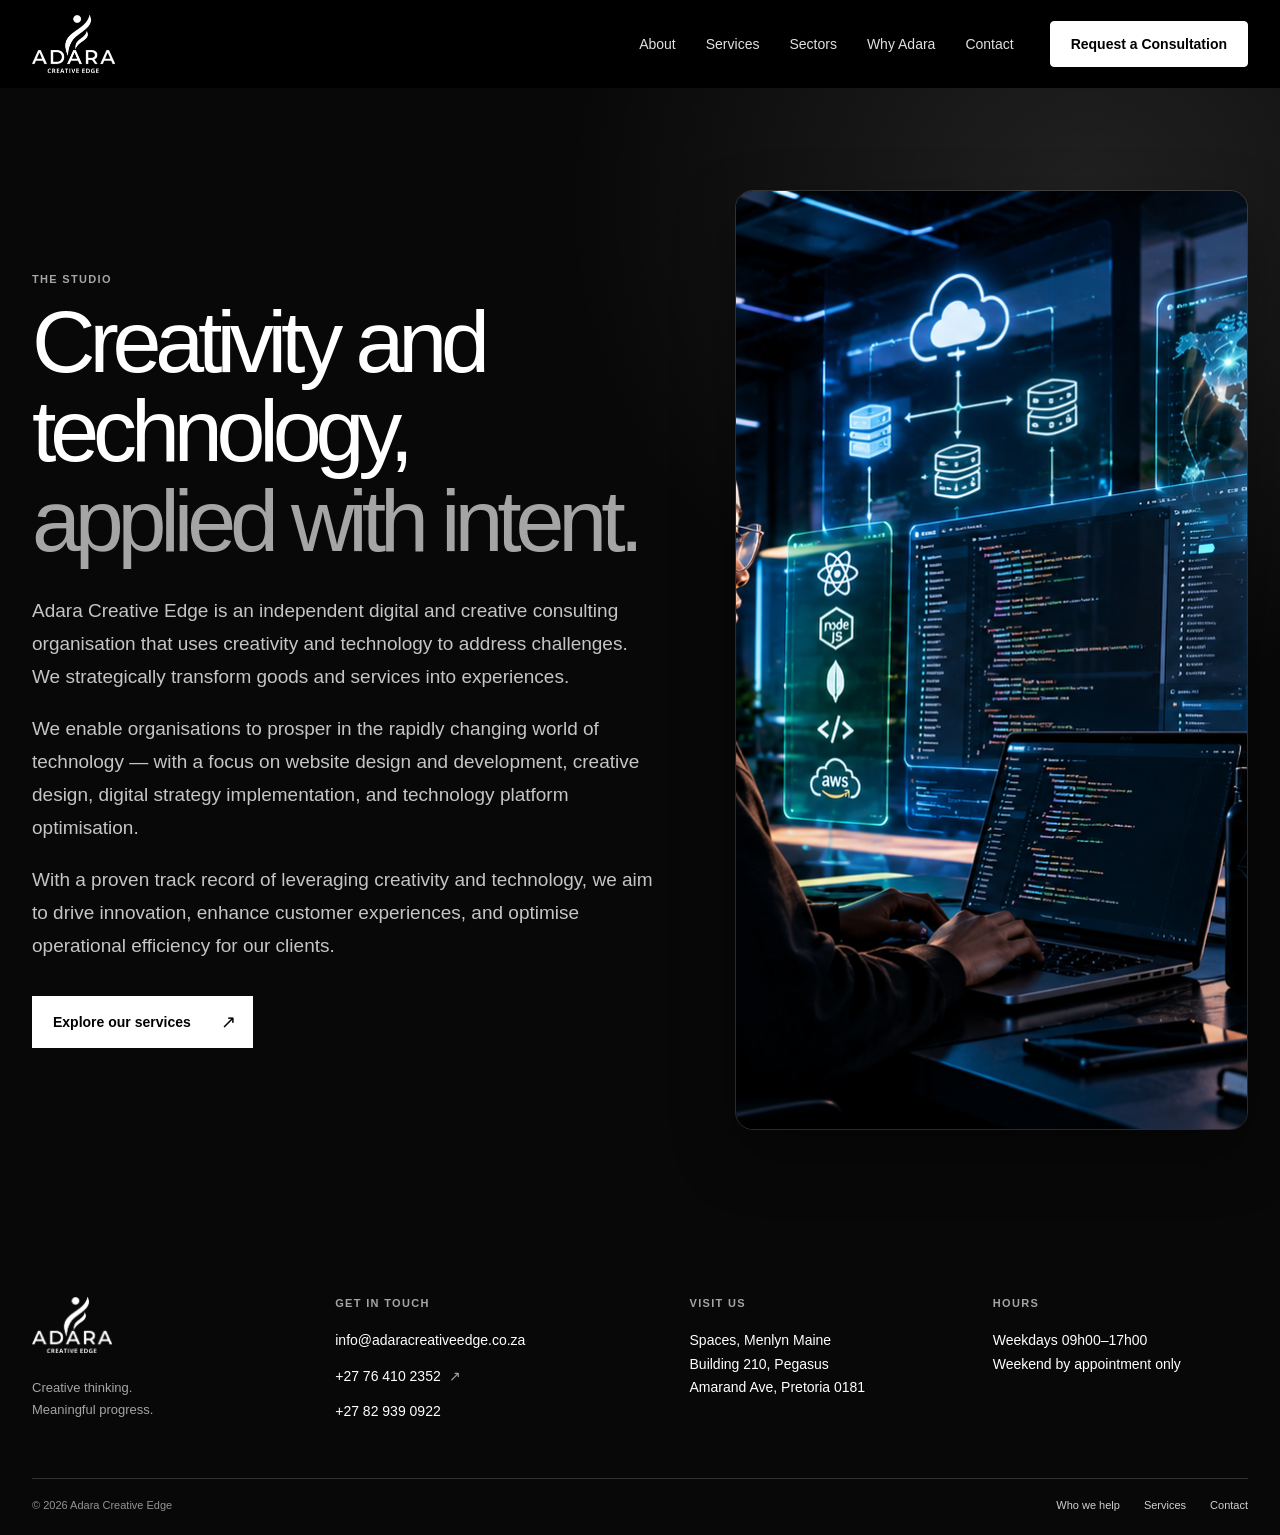
==== about.html @ 560d44a1 "created about page" ====
<!doctype html>
<html lang="en">
  <head>
    <meta charset="UTF-8" />
    <meta name="viewport" content="width=device-width, initial-scale=1.0" />
    <meta name="theme-color" content="#000000" />
    <meta
      name="description"
      content="Learn about Adara Creative Edge, an independent digital and creative consulting organisation."
    />
    <title>About | Adara Creative Edge</title>
    <link rel="stylesheet" href="style.css" />
    <script src="script.js" defer></script>
  </head>
  <body>
    <header class="site-header">
      <div class="header-inner">
        <a class="brand" href="index.html" aria-label="Adara Creative Edge home">
          <img src="assets/logo-white-lockup.png" alt="Adara Creative Edge" />
        </a>

        <button
          class="menu-toggle"
          type="button"
          aria-label="Open navigation menu"
          aria-expanded="false"
          aria-controls="primary-navigation"
        >
          <span></span>
          <span></span>
          <span></span>
        </button>

        <nav class="primary-navigation" id="primary-navigation" aria-label="Main navigation">
          <ul class="navigation-links">
            <li><a href="about.html" aria-current="page">About</a></li>
            <li><a href="services.html">Services</a></li>
            <li><a href="index.html#sectors">Sectors</a></li>
            <li><a href="index.html#why-us">Why Adara</a></li>
            <li><a href="#contact">Contact</a></li>
          </ul>
          <a class="header-cta" href="index.html#consultation">Request a Consultation</a>
        </nav>
      </div>
    </header>

    <main>
      <section class="about-section" aria-labelledby="about-title">
        <div class="about-section-inner">
          <div class="about-section-content">
            <p class="services-kicker">The studio</p>
            <h1 id="about-title">Creativity and technology,<br /><span>applied with intent.</span></h1>
            <div class="about-page-copy">
              <p>
                Adara Creative Edge is an independent digital and creative
                consulting organisation that uses creativity and technology to
                address challenges. We strategically transform goods and
                services into experiences.
              </p>
              <p>
                We enable organisations to prosper in the rapidly changing world
                of technology — with a focus on website design and development,
                creative design, digital strategy implementation, and technology
                platform optimisation.
              </p>
              <p>
                With a proven track record of leveraging creativity and
                technology, we aim to drive innovation, enhance customer
                experiences, and optimise operational efficiency for our clients.
              </p>
            </div>
            <a class="hero-cta about-page-cta" href="services.html">
              <span>Explore our services</span>
              <span class="hero-cta-arrow" aria-hidden="true">↗</span>
            </a>
          </div>
          <img
            class="about-section-image"
            src="assets/about%20section%20image%20asset.png"
            alt="A creative professional working with digital technology and design tools"
            width="1670"
            height="940"
          />
        </div>
      </section>
    </main>

    <footer class="site-footer" id="contact" aria-labelledby="footer-title">
      <div class="site-footer-inner">
        <div class="site-footer-main">
          <div class="site-footer-brand">
            <a class="footer-logo" href="index.html" aria-label="Adara Creative Edge home">
              <img src="assets/logo-white-lockup.png" alt="Adara Creative Edge" />
            </a>
            <p>Creative thinking.<br />Meaningful progress.</p>
          </div>

          <div class="site-footer-contact">
            <h2 id="footer-title">Get in touch</h2>
            <a href="mailto:info@adaracreativeedge.co.za">info@adaracreativeedge.co.za</a>
            <a href="https://wa.me/27764102352">+27 76 410 2352 <span aria-hidden="true">↗</span></a>
            <a href="tel:+27829390922">+27 82 939 0922</a>
          </div>

          <div class="site-footer-location">
            <h2>Visit us</h2>
            <address>Spaces, Menlyn Maine<br />Building 210, Pegasus<br />Amarand Ave, Pretoria 0181</address>
          </div>

          <div class="site-footer-hours">
            <h2>Hours</h2>
            <p>Weekdays 09h00–17h00<br />Weekend by appointment only</p>
          </div>
        </div>

        <div class="site-footer-bottom">
          <span>© 2026 Adara Creative Edge</span>
          <nav aria-label="Footer navigation">
            <a href="index.html#sectors">Who we help</a>
            <a href="services.html">Services</a>
            <a href="#contact">Contact</a>
          </nav>
        </div>
      </div>
    </footer>
  </body>
</html>
---- style.css ----
:root {
  color-scheme: dark;
  font-family: "Segoe UI", Arial, sans-serif;
  font-synthesis: none;
  text-rendering: optimizeLegibility;
  -webkit-font-smoothing: antialiased;
  -moz-osx-font-smoothing: grayscale;
  --header-background: #000000;
  --header-foreground: #ffffff;
  --header-muted: #e0e0e0;
  --header-accent: #ffffff;
  --header-accent-text: #000000;
}

* {
  box-sizing: border-box;
}

body {
  margin: 0;
  min-width: 320px;
  background: #ffffff;
}

.site-header {
  position: relative;
  z-index: 10;
  background: var(--header-background);
  color: var(--header-foreground);
}

.header-inner {
  display: flex;
  align-items: center;
  justify-content: space-between;
  width: min(100% - 64px, 1280px);
  min-height: 88px;
  margin: 0 auto;
}

.brand {
  display: inline-flex;
  flex: 0 0 auto;
  align-items: center;
}

.brand img {
  display: block;
  width: 190px;
  max-height: 58px;
  object-fit: contain;
  object-position: left center;
}

.primary-navigation,
.navigation-links {
  display: flex;
  align-items: center;
}

.primary-navigation {
  gap: 36px;
}

.navigation-links {
  gap: 30px;
  margin: 0;
  padding: 0;
  list-style: none;
}

.navigation-links a {
  color: var(--header-muted);
  font-size: 14px;
  font-weight: 500;
  text-decoration: none;
  transition: color 160ms ease;
}

.navigation-links a:hover,
.navigation-links a:focus-visible {
  color: var(--header-foreground);
}

.header-cta {
  display: inline-flex;
  min-height: 46px;
  align-items: center;
  justify-content: center;
  padding: 0 20px;
  border: 1px solid var(--header-accent);
  border-radius: 4px;
  background: var(--header-accent);
  color: var(--header-accent-text);
  font-size: 14px;
  font-weight: 700;
  text-decoration: none;
  transition: background-color 160ms ease, border-color 160ms ease;
}

.header-cta:hover,
.header-cta:focus-visible {
  border-color: #f0f0f0;
  background: #f0f0f0;
}

.menu-toggle {
  display: none;
}

.hero {
  position: relative;
  display: flex;
  min-height: min(760px, calc(100svh - 88px));
  flex-direction: column;
  justify-content: center;
  overflow: hidden;
  background-color: #080808;
  background-image:
    linear-gradient(90deg, rgb(0 0 0 / 82%) 0%, rgb(0 0 0 / 64%) 42%, rgb(0 0 0 / 18%) 100%),
    url("assets/hero%20image%20asset.png");
  background-position: center;
  background-size: cover;
  color: #ffffff;
}

.hero-inner {
  display: grid;
  width: min(100% - 64px, 1280px);
  grid-template-columns: minmax(0, 1.1fr) minmax(360px, 0.9fr);
  align-items: center;
  gap: clamp(48px, 9vw, 140px);
  margin: 0 auto;
  padding: 76px 0 100px;
}

.hero-copy {
  max-width: 640px;
}

.hero-eyebrow {
  display: flex;
  align-items: center;
  gap: 10px;
  margin: 0 0 25px;
  color: #e0e0e0;
  font-size: 12px;
  font-weight: 600;
  letter-spacing: 0.12em;
  text-transform: uppercase;
}

.hero-eyebrow span {
  width: 22px;
  height: 1px;
  background: #ffffff;
}

.hero h1 {
  margin: 0;
  font-size: clamp(52px, 6.5vw, 90px);
  font-weight: 600;
  letter-spacing: -0.075em;
  line-height: 0.99;
}

.hero h1 span {
  color: #d0d0d0;
  font-weight: 400;
}

.hero-description {
  max-width: 440px;
  margin: 27px 0 26px;
  color: #eeeeee;
  font-size: 17px;
  line-height: 1.7;
}

.hero-cta {
  display: inline-flex;
  min-height: 52px;
  align-items: center;
  justify-content: space-between;
  gap: 30px;
  padding: 0 16px 0 20px;
  border: 1px solid #ffffff;
  background: #ffffff;
  color: #000000;
  font-size: 14px;
  font-weight: 600;
  text-decoration: none;
  transition: background-color 160ms ease, color 160ms ease;
}

.hero-cta:hover,
.hero-cta:focus-visible {
  background: transparent;
  color: #ffffff;
}

.hero-cta-arrow {
  font-size: 18px;
  line-height: 1;
}

.hero-note {
  margin: 33px 0 0;
  color: #d0d0d0;
  font-size: 12px;
  letter-spacing: 0.04em;
}

.hero-visual {
  display: flex;
  min-height: 390px;
  flex-direction: column;
  justify-content: space-between;
  padding: 28px;
  background: rgb(8 8 8 / 38%);
  color: #ffffff;
}

.visual-topline,
.visual-bottomline {
  display: flex;
  align-items: center;
  justify-content: space-between;
  color: #e0e0e0;
  font-size: 10px;
  letter-spacing: 0.12em;
  text-transform: uppercase;
}

.sector-list {
  margin: 32px 0;
}

.sector-item {
  display: grid;
  min-height: 76px;
  grid-template-columns: 42px 1fr 24px;
  align-items: center;
  border-top: 1px solid #3c3c3c;
}

.sector-item:last-child {
  border-bottom: 1px solid #3c3c3c;
}

.sector-number {
  color: #8c8c8c;
  font-size: 11px;
}

.sector-name {
  font-size: clamp(20px, 2.1vw, 28px);
  font-weight: 400;
  letter-spacing: -0.04em;
}

.sector-mark {
  justify-self: end;
  color: #bcbcbc;
  font-size: 18px;
}

.visual-bottomline {
  color: #bcbcbc;
}

.hero-footer {
  position: absolute;
  right: max(32px, calc((100% - 1280px) / 2));
  bottom: 28px;
  left: max(32px, calc((100% - 1280px) / 2));
  display: flex;
  align-items: center;
  gap: 14px;
  color: #e0e0e0;
  font-size: 10px;
  letter-spacing: 0.12em;
  text-transform: uppercase;
}

.hero-footer-line {
  width: 54px;
  height: 1px;
  background: #e0e0e0;
}

.audience-section {
  padding: 96px 32px 104px;
  background: #080808;
  color: #ffffff;
  scroll-margin-top: 24px;
}

.audience-section .services-kicker {
  color: #a5a5a5;
}

.audience-inner {
  width: min(100%, 1280px);
  margin: 0 auto;
}

.audience-heading {
  display: flex;
  align-items: end;
  justify-content: space-between;
  gap: 40px;
  margin-bottom: 38px;
}

.audience-heading h2 {
  margin: 0;
  font-size: clamp(38px, 5.5vw, 64px);
  font-weight: 500;
  letter-spacing: -0.07em;
  line-height: 1;
}

.audience-heading > p {
  max-width: 410px;
  margin: 0 0 4px;
  color: #bcbcbc;
  font-size: 15px;
  line-height: 1.7;
}

.audience-cards {
  display: grid;
  grid-template-columns: repeat(3, minmax(0, 1fr));
  gap: 14px;
}

.audience-card {
  position: relative;
  display: flex;
  min-height: 440px;
  flex-direction: column;
  overflow: hidden;
  padding: 24px;
  border: 1px solid rgb(255 255 255 / 16%);
  border-radius: 18px;
  background:
    radial-gradient(ellipse at 12% 0%, rgb(255 255 255 / 11%), transparent 48%),
    linear-gradient(145deg, #202020 0%, #121212 48%, #0c0c0c 100%);
  box-shadow:
    inset 0 1px 0 rgb(255 255 255 / 14%),
    0 18px 40px rgb(0 0 0 / 22%);
  color: #ffffff;
  transition: border-color 180ms ease, box-shadow 180ms ease, transform 180ms ease;
}

.audience-card:hover {
  transform: translateY(-4px);
  border-color: rgb(255 255 255 / 30%);
  box-shadow:
    inset 0 1px 0 rgb(255 255 255 / 20%),
    0 24px 48px rgb(0 0 0 / 34%);
}

.audience-card-topline {
  display: flex;
  align-items: center;
  justify-content: space-between;
  color: #a5a5a5;
  font-size: 11px;
  font-weight: 600;
  letter-spacing: 0.08em;
  text-transform: uppercase;
}

.audience-card-topline span:last-child {
  color: #ffffff;
  font-size: 16px;
}

.audience-card h3 {
  margin: 34px 0 26px;
  font-size: clamp(25px, 2.4vw, 34px);
  font-weight: 500;
  letter-spacing: -0.055em;
  line-height: 1.05;
}

.audience-card-copy {
  display: grid;
  gap: 18px;
}

.audience-card-copy h4 {
  margin: 0 0 6px;
  color: #a5a5a5;
  font-size: 10px;
  font-weight: 700;
  letter-spacing: 0.1em;
  text-transform: uppercase;
}

.audience-card-copy p {
  margin: 0;
  color: #d0d0d0;
  font-size: 13px;
  line-height: 1.65;
}

.audience-card-link {
  display: flex;
  align-items: center;
  justify-content: space-between;
  gap: 16px;
  width: 100%;
  margin-top: auto;
  padding-top: 20px;
  border-bottom: 1px solid #555555;
  color: #ffffff;
  font-size: 12px;
  font-weight: 600;
  text-decoration: none;
}

.audience-card-link span {
  padding-bottom: 10px;
}

.audience-card-link:hover,
.audience-card-link:focus-visible {
  color: #bcbcbc;
}

.trust-section {
  padding: 88px 32px 100px;
  background-color: #101010;
  background-image:
    linear-gradient(rgb(0 0 0 / 66%), rgb(0 0 0 / 76%)),
    url("assets/Why%20choose%20us%20section.png");
  background-position: center;
  background-size: cover;
  color: #ffffff;
  scroll-margin-top: 24px;
}

.trust-inner {
  width: min(100%, 1280px);
  margin: 0 auto;
}

.trust-heading {
  display: flex;
  align-items: end;
  justify-content: space-between;
  gap: 40px;
  margin-bottom: 36px;
}

.trust-heading .services-kicker {
  color: #a5a5a5;
}

.trust-heading h2 {
  margin: 0;
  font-size: clamp(38px, 5.5vw, 64px);
  font-weight: 500;
  letter-spacing: -0.07em;
  line-height: 1;
}

.trust-heading > p {
  max-width: 390px;
  margin: 0 0 4px;
  color: #bcbcbc;
  font-size: 14px;
  line-height: 1.7;
}

.trust-cards {
  display: grid;
  grid-template-columns: repeat(5, minmax(0, 1fr));
  gap: 14px;
}

.trust-card {
  min-height: 340px;
  padding: 22px;
  border: 1px solid rgb(255 255 255 / 13%);
  border-radius: 16px;
  background:
    radial-gradient(ellipse at 12% 0%, rgb(255 255 255 / 11%), transparent 52%),
    linear-gradient(145deg, rgb(27 27 27 / 84%) 0%, rgb(18 18 18 / 82%) 56%, rgb(14 14 14 / 86%) 100%);
  box-shadow:
    inset 0 1px 0 rgb(255 255 255 / 12%),
    0 14px 32px rgb(0 0 0 / 18%);
}

.trust-icon {
  display: grid;
  width: 44px;
  height: 44px;
  place-items: center;
  border: 1px solid rgb(255 255 255 / 18%);
  border-radius: 12px;
  background: rgb(255 255 255 / 7%);
  color: #ffffff;
}

.trust-icon svg {
  width: 26px;
  height: 26px;
  stroke: currentColor;
  stroke-linecap: round;
  stroke-linejoin: round;
  stroke-width: 1.6;
}

.trust-card h3 {
  margin: 22px 0 9px;
  font-size: 19px;
  font-weight: 500;
  letter-spacing: -0.035em;
}

.trust-card p {
  max-width: 340px;
  margin: 0;
  color: #bcbcbc;
  font-size: 13px;
  line-height: 1.7;
}

.services-hero {
  position: relative;
  display: flex;
  flex-direction: column;
  overflow: hidden;
  background: #f4f4f2;
  color: #000000;
}

.services-hero-content {
  display: flex;
  min-width: 0;
  width: min(100% - 64px, 1280px);
  justify-content: flex-start;
  margin: 0 auto;
  padding: 60px 0 0;
}

.services-hero-inner {
  width: min(100%, 680px);
}

.services-hero-image {
  display: block;
  width: min(100% - 64px, 680px);
  height: auto;
  aspect-ratio: 1024 / 581;
  align-self: flex-start;
  margin: 30px 0 76px max(32px, (100% - 1280px) / 2);
  object-fit: cover;
}

.services-hero h1 {
  margin: 0;
  font-size: clamp(58px, 8vw, 104px);
  font-weight: 600;
  letter-spacing: -0.075em;
  line-height: 0.98;
}

.services-hero h1 span {
  color: #777777;
  font-weight: 400;
}

.services-intro {
  max-width: 490px;
  margin: 24px 0 26px;
  color: #555555;
  font-size: 17px;
  line-height: 1.7;
}

.services-hero-index {
  position: absolute;
  right: max(32px, calc((100% - 1280px) / 2));
  bottom: 28px;
  margin: 0;
  color: #777777;
  font-size: 10px;
  letter-spacing: 0.12em;
  text-transform: uppercase;
}

.about-section {
  padding: clamp(72px, 8vw, 112px) 32px;
  background:
    radial-gradient(ellipse at 85% 10%, rgb(255 255 255 / 10%), transparent 34%),
    #080808;
  color: #ffffff;
}

.about-section-inner {
  display: grid;
  width: min(100%, 1280px);
  grid-template-columns: minmax(0, 1.1fr) minmax(0, 0.9fr);
  align-items: center;
  gap: clamp(40px, 6vw, 88px);
  margin: 0 auto;
}

.about-section .services-kicker {
  color: #a5a5a5;
}

.about-section h1 {
  max-width: 720px;
  margin: 0;
  font-size: clamp(46px, 7vw, 88px);
  font-weight: 500;
  letter-spacing: -0.07em;
  line-height: 1.02;
}

.about-section h1 span {
 color: #a5a5a5;
}

.about-page-copy {
 display: grid;
 gap: 18px;
 margin-top: 28px;
 color: #c5c5c5;
 font-size: clamp(16px, 1.5vw, 19px);
 line-height: 1.75;
}

.about-page-copy p {
  margin: 0;
}

.about-page-cta {
  margin-top: 34px;
}

.about-section-image {
  display: block;
  width: 100%;
  aspect-ratio: 1670 / 940;
  border: 1px solid rgb(255 255 255 / 14%);
  border-radius: 18px;
  box-shadow: 0 24px 60px rgb(0 0 0 / 35%);
  object-fit: cover;
}

.services-list-section {
  width: min(100% - 64px, 1280px);
  margin: 0 auto;
  padding: 94px 0 110px;
  color: #000000;
}

.services-section-heading {
  display: flex;
  align-items: end;
  justify-content: space-between;
  gap: 32px;
  margin-bottom: 38px;
}

.services-kicker {
  margin: 0 0 12px;
  color: #666666;
  font-size: 11px;
  font-weight: 600;
  letter-spacing: 0.12em;
  text-transform: uppercase;
}

.services-section-heading h2,
.services-contact h2 {
  margin: 0;
  font-size: clamp(36px, 5vw, 58px);
  font-weight: 500;
  letter-spacing: -0.065em;
  line-height: 1.05;
}

.services-section-heading > p {
  max-width: 350px;
  margin: 0 0 4px;
  color: #666666;
  font-size: 15px;
  line-height: 1.7;
}

.service-cards {
  display: grid;
  grid-template-columns: repeat(2, minmax(0, 1fr));
  border-top: 1px solid #d5d5d5;
  border-bottom: 1px solid #d5d5d5;
}

.service-card {
  display: flex;
  min-height: 340px;
  flex-direction: column;
  justify-content: space-between;
  padding: 28px 34px 30px 0;
  color: #000000;
}

.service-card + .service-card {
  padding-right: 0;
  padding-left: 34px;
  border-left: 1px solid #d5d5d5;
}

.service-card-topline {
  display: flex;
  align-items: flex-start;
  justify-content: space-between;
  color: #777777;
  font-size: 11px;
}

.service-card-icon {
  color: #000000;
  font-size: 25px;
  line-height: 1;
}

.service-card-icon-web {
  font-size: 18px;
  font-weight: 600;
  letter-spacing: -0.08em;
}

.service-card h3 {
  margin: 38px 0 12px;
  font-size: clamp(26px, 3vw, 38px);
  font-weight: 500;
  letter-spacing: -0.055em;
}

.service-card p {
  max-width: 460px;
  margin: 0;
  color: #5a5a5a;
  font-size: 15px;
  line-height: 1.75;
}

.service-card-link {
  display: flex;
  align-items: center;
  justify-content: space-between;
  gap: 16px;
  width: fit-content;
  min-width: min(100%, 245px);
  margin-top: 34px;
  padding-bottom: 9px;
  border-bottom: 1px solid #000000;
  color: #000000;
  font-size: 13px;
  font-weight: 600;
  text-decoration: none;
}

.service-card-link:hover,
.service-card-link:focus-visible {
  color: #666666;
}

.technology-section {
  padding: 88px 32px 96px;
  background: #080808;
  color: #ffffff;
}

.technology-inner {
  width: min(100%, 1280px);
  margin: 0 auto;
}

.technology-heading {
  display: flex;
  align-items: end;
  justify-content: space-between;
  gap: 48px;
  margin-bottom: 38px;
}

.technology-section .services-kicker {
  color: #a5a5a5;
}

.technology-heading h2 {
  margin: 0;
  color: #ffffff;
  font-size: clamp(40px, 6vw, 76px);
  font-weight: 500;
  letter-spacing: -0.075em;
  line-height: 0.98;
}

.technology-heading h2 span {
  color: #888888;
  font-weight: 400;
}

.technology-heading-aside {
  display: flex;
  flex: 0 1 410px;
  align-items: end;
  justify-content: space-between;
  gap: 24px;
}

.technology-heading-aside > p {
  max-width: 270px;
  margin: 0 0 5px;
  color: #a5a5a5;
  font-size: 14px;
  line-height: 1.7;
}

.technology-controls {
  display: flex;
  flex: 0 0 auto;
  gap: 8px;
}

.technology-control {
  margin: 0;
  width: 44px;
  height: 44px;
  border: 1px solid #444444;
  border-radius: 50%;
  background: transparent;
  color: #ffffff;
  cursor: pointer;
  font: inherit;
  font-size: 20px;
  transition: color 160ms ease, background-color 160ms ease, border-color 160ms ease;
}

.technology-control:hover:not(:disabled),
.technology-control:focus-visible {
  border-color: #ffffff;
  background: #ffffff;
  color: #080808;
}

.technology-control:focus-visible,
.technology-track:focus-visible {
  outline: 2px solid #ffffff;
  outline-offset: 4px;
}

.technology-control:disabled {
  color: #666666;
  cursor: default;
}

.technology-carousel {
  overflow: hidden;
}

.technology-track {
  display: flex;
  gap: 16px;
  overflow-x: auto;
  margin: 0;
  padding: 2px 2px 18px;
  list-style: none;
  scroll-behavior: smooth;
  scroll-padding-inline: 2px;
  scroll-snap-type: x mandatory;
  scrollbar-width: none;
}

.technology-track::-webkit-scrollbar {
  display: none;
}

.technology-item {
  display: flex;
  flex: 0 0 calc((100% - 48px) / 4);
  min-height: 238px;
  flex-direction: column;
  align-items: flex-start;
  justify-content: flex-end;
  gap: 7px;
  padding: 22px;
  border: 1px solid #262626;
  border-radius: 8px;
  background: #111111;
  color: #ffffff;
  scroll-snap-align: start;
  transition: border-color 160ms ease, background-color 160ms ease;
}

.technology-item:hover {
  border-color: #505050;
  background: #151515;
}

.technology-icon {
  display: grid;
  width: 88px;
  height: 88px;
  margin: 0 0 18px;
  border-radius: 12px;
  background: #ffffff;
  place-items: center;
  color: #222222;
}

.technology-icon img {
  display: block;
  width: 70px;
  height: 70px;
  object-fit: contain;
}

.technology-icon svg {
  display: block;
  width: 64px;
  height: 54px;
  overflow: visible;
  fill: none;
  stroke: currentColor;
  stroke-linecap: round;
  stroke-linejoin: round;
  stroke-width: 2.5;
}

.technology-icon svg text {
  fill: currentColor;
  stroke: none;
  font-family: Arial, sans-serif;
  font-size: 21px;
  font-weight: 700;
}

.technology-icon-aws {
  color: #e87500;
}

.technology-icon-aws svg text {
  font-size: 24px;
}

.technology-icon-azure {
  color: #0078d4;
}

.technology-icon-cloudflare {
  color: #f38020;
}

.technology-icon-docker {
  color: #2496ed;
}

.technology-icon-google {
  color: #4285f4;
}

.technology-icon-mongo {
  color: #13aa52;
}

.technology-icon-react {
  color: #149eca;
}

.technology-icon-shopify {
  color: #79a843;
}

.technology-icon-rails {
  color: #cc0000;
}

.technology-icon-woocommerce {
  color: #7f54b3;
}

.technology-name {
  font-size: 18px;
  font-weight: 600;
  letter-spacing: -0.025em;
}

.technology-category {
  color: #929292;
  font-size: 12px;
}

.technology-status {
  margin: 10px 2px 0;
  color: #929292;
  font-size: 12px;
}

.services-contact {
  padding: 58px max(32px, calc((100% - 1280px) / 2)) 64px;
  background: #080808;
  color: #ffffff;
}

.services-contact .services-kicker {
  color: #bcbcbc;
}

.services-contact-row {
  display: flex;
  align-items: center;
  justify-content: space-between;
  gap: 24px;
}

.services-contact h2 {
  font-size: clamp(34px, 5vw, 56px);
}

.services-contact .hero-cta {
  flex: 0 0 auto;
  border-color: #ffffff;
  background: #ffffff;
  color: #000000;
}

.services-contact .hero-cta:hover,
.services-contact .hero-cta:focus-visible {
  background: #080808;
  color: #ffffff;
}

.consultation-section {
  padding: 88px 32px 96px;
  background: #f4f4f2;
  color: #000000;
  scroll-margin-top: 24px;
}

.consultation-inner {
  display: grid;
  width: min(100%, 1280px);
  grid-template-columns: minmax(240px, 0.75fr) minmax(0, 1.25fr);
  gap: clamp(40px, 8vw, 120px);
  margin: 0 auto;
}

.consultation-heading h2 {
  max-width: 430px;
  margin: 0;
  font-size: clamp(38px, 5vw, 60px);
  font-weight: 500;
  letter-spacing: -0.07em;
  line-height: 1;
}

.consultation-heading > p:last-child {
  max-width: 370px;
  margin: 20px 0 0;
  color: #5a5a5a;
  font-size: 14px;
  line-height: 1.7;
}

.consultation-form {
  padding: 30px;
  border: 1px solid #dededb;
  border-radius: 12px;
  background: #ffffff;
}

.consultation-fields {
  display: grid;
  grid-template-columns: repeat(2, minmax(0, 1fr));
  gap: 22px 18px;
}

.consultation-field {
  display: flex;
  min-width: 0;
  flex-direction: column;
  gap: 8px;
}

.consultation-field-full {
  grid-column: 1 / -1;
}

.consultation-field label {
  color: #222222;
  font-size: 12px;
  font-weight: 600;
}

.consultation-field label span {
  color: #777777;
}

.consultation-field input,
.consultation-field select,
.consultation-field textarea {
  width: 100%;
  min-height: 46px;
  padding: 11px 12px;
  border: 1px solid #d5d5d5;
  border-radius: 4px;
  background: #ffffff;
  color: #111111;
  font: inherit;
  font-size: 14px;
}

.consultation-field textarea {
  min-height: 132px;
  resize: vertical;
}

.consultation-field input:focus-visible,
.consultation-field select:focus-visible,
.consultation-field textarea:focus-visible {
  border-color: #111111;
  outline: 2px solid #111111;
  outline-offset: 2px;
}

.consultation-submit-row {
  display: flex;
  align-items: center;
  justify-content: space-between;
  gap: 24px;
  margin-top: 24px;
}

.consultation-submit-row p {
  max-width: 300px;
  margin: 0;
  color: #666666;
  font-size: 12px;
  line-height: 1.6;
}

.consultation-submit {
  display: inline-flex;
  min-height: 48px;
  flex: 0 0 auto;
  align-items: center;
  justify-content: space-between;
  gap: 24px;
  padding: 0 16px;
  border: 1px solid #000000;
  border-radius: 4px;
  background: #000000;
  color: #ffffff;
  cursor: pointer;
  font: inherit;
  font-size: 13px;
  font-weight: 600;
  transition: background-color 160ms ease, color 160ms ease;
}

.consultation-submit:hover,
.consultation-submit:focus-visible {
  background: #ffffff;
  color: #000000;
}

.site-footer {
  padding: 64px 32px 24px;
  background: #080808;
  color: #ffffff;
}

.site-footer-inner {
  width: min(100%, 1280px);
  margin: 0 auto;
}

.site-footer-main {
  display: grid;
  grid-template-columns: 1fr 1.2fr 1fr 1fr;
  gap: 48px;
  padding-bottom: 54px;
}

.footer-logo {
  display: inline-flex;
  align-items: center;
}

.footer-logo img {
  display: block;
  width: 168px;
  max-height: 56px;
  object-fit: contain;
  object-position: left center;
}

.site-footer-brand p {
  margin: 20px 0 0;
  color: #a5a5a5;
  font-size: 13px;
  line-height: 1.7;
}

.site-footer-contact,
.site-footer-location,
.site-footer-hours {
  display: flex;
  align-items: flex-start;
  flex-direction: column;
  gap: 12px;
}

.site-footer h2 {
  margin: 0 0 8px;
  color: #a5a5a5;
  font-size: 11px;
  font-weight: 600;
  letter-spacing: 0.12em;
  text-transform: uppercase;
}

.site-footer-contact a,
.site-footer-location address,
.site-footer-hours p {
  color: #ffffff;
  font-size: 14px;
  font-style: normal;
  line-height: 1.7;
  text-decoration: none;
}

.site-footer-hours p {
  margin: 0;
}

.site-footer-contact a:hover,
.site-footer-contact a:focus-visible,
.site-footer-bottom a:hover,
.site-footer-bottom a:focus-visible {
  color: #bcbcbc;
}

.site-footer-contact a span {
  margin-left: 4px;
  color: #a5a5a5;
}

.site-footer-bottom {
  display: flex;
  align-items: center;
  justify-content: space-between;
  gap: 24px;
  padding-top: 20px;
  border-top: 1px solid #333333;
  color: #929292;
  font-size: 11px;
}

.site-footer-bottom nav {
  display: flex;
  flex-wrap: wrap;
  gap: 24px;
}

.site-footer-bottom a {
  color: #d0d0d0;
  text-decoration: none;
}

.brand:focus-visible,
.footer-logo:focus-visible,
.navigation-links a:focus-visible,
.header-cta:focus-visible,
.menu-toggle:focus-visible {
  outline: 2px solid var(--header-accent);
  outline-offset: 4px;
}

@media (max-width: 900px) {
  .header-inner {
    width: min(100% - 40px, 1280px);
  }

  .primary-navigation {
    gap: 20px;
  }

  .navigation-links {
    gap: 18px;
  }

  .hero-inner {
    width: min(100% - 40px, 1280px);
    grid-template-columns: minmax(0, 1fr) minmax(300px, 0.85fr);
    gap: 40px;
  }

  .hero-visual {
    min-height: 350px;
    padding: 24px;
  }

  .services-hero-inner,
  .services-list-section {
    width: min(100% - 40px, 1280px);
  }

  .audience-section {
    padding-right: 20px;
    padding-left: 20px;
  }

  .audience-inner {
    width: 100%;
  }

  .audience-cards {
    grid-template-columns: repeat(2, minmax(0, 1fr));
  }

  .trust-section {
    padding-right: 20px;
    padding-left: 20px;
  }

  .trust-inner {
    width: 100%;
  }

  .trust-cards {
    grid-template-columns: repeat(2, minmax(0, 1fr));
  }

  .trust-card {
    width: min(100%, 320px);
    justify-self: center;
  }

  .services-hero {
    min-height: 0;
  }

  .services-hero-content {
    width: min(100% - 40px, 1280px);
    padding-top: 56px;
  }

  .services-hero-image {
    width: min(100% - 40px, 680px);
    margin: 30px 0 76px max(20px, (100% - 1280px) / 2);
  }

  .services-contact {
    padding-right: 20px;
    padding-left: 20px;
  }

  .consultation-section {
    padding-right: 20px;
    padding-left: 20px;
  }

  .consultation-inner {
    grid-template-columns: minmax(0, 0.8fr) minmax(0, 1.2fr);
    gap: 36px;
  }

  .site-footer {
    padding-right: 20px;
    padding-left: 20px;
  }

  .technology-section {
    padding-right: 20px;
    padding-left: 20px;
  }

  .technology-item {
    flex-basis: calc((100% - 32px) / 3);
  }
}

@media (min-width: 761px) {
  .service-card:nth-child(odd) {
    padding-left: 0;
    border-left: 0;
  }

  .service-card:nth-child(even) {
    padding-right: 0;
    padding-left: 34px;
    border-left: 1px solid #d5d5d5;
  }

  .service-card:nth-child(n + 3) {
    border-top: 1px solid #d5d5d5;
  }
}

@media (max-width: 760px) {
  .header-inner {
    min-height: 76px;
  }

  .brand img {
    width: 172px;
  }

  .menu-toggle {
    display: flex;
    width: 44px;
    height: 44px;
    flex-direction: column;
    align-items: center;
    justify-content: center;
    gap: 5px;
    padding: 0;
    border: 1px solid rgb(255 255 255 / 24%);
    border-radius: 4px;
    background: transparent;
    cursor: pointer;
  }

  .menu-toggle span {
    display: block;
    width: 19px;
    height: 2px;
    border-radius: 2px;
    background: var(--header-foreground);
    transition: transform 160ms ease, opacity 160ms ease;
  }

  .menu-toggle[aria-expanded="true"] span:first-child {
    transform: translateY(7px) rotate(45deg);
  }

  .menu-toggle[aria-expanded="true"] span:nth-child(2) {
    opacity: 0;
  }

  .menu-toggle[aria-expanded="true"] span:last-child {
    transform: translateY(-7px) rotate(-45deg);
  }

  .primary-navigation {
    position: absolute;
    top: 100%;
    right: 0;
    left: 0;
    display: none;
    align-items: stretch;
    gap: 22px;
    padding: 20px;
    border-top: 1px solid rgb(255 255 255 / 12%);
    background: var(--header-background);
    box-shadow: 0 12px 20px rgb(0 0 0 / 12%);
  }

  .primary-navigation.is-open {
    display: flex;
    flex-direction: column;
  }

  .navigation-links {
    align-items: stretch;
    flex-direction: column;
    gap: 0;
  }

  .navigation-links a {
    display: block;
    padding: 12px 0;
    font-size: 16px;
  }

  .header-cta {
    align-self: flex-start;
  }

  .hero {
    min-height: auto;
    background-position: 62% center;
    background-image:
      linear-gradient(90deg, rgb(0 0 0 / 76%) 0%, rgb(0 0 0 / 58%) 58%, rgb(0 0 0 / 34%) 100%),
      url("assets/hero%20image%20asset.png");
  }

  .hero-inner {
    width: min(100% - 40px, 560px);
    grid-template-columns: 1fr;
    gap: 46px;
    padding: 62px 0 90px;
  }

  .hero-eyebrow {
    margin-bottom: 20px;
    font-size: 10px;
  }

  .hero h1 {
    font-size: clamp(52px, 12vw, 82px);
  }

  .hero-description {
    margin-top: 22px;
    font-size: 16px;
  }

  .hero-note {
    margin-top: 25px;
  }

  .hero-visual {
    min-height: 330px;
  }

  .hero-footer {
    right: 20px;
    bottom: 22px;
    left: 20px;
  }

  .services-hero {
    min-height: 0;
  }

  .services-hero-content {
    justify-content: flex-start;
    width: min(100% - 40px, 1280px);
    padding: 56px 0 0;
  }

  .services-hero h1 {
    font-size: clamp(54px, 12vw, 82px);
  }

  .about-section {
    padding: 72px 20px 88px;
  }

  .about-section-inner {
    grid-template-columns: 1fr;
    gap: 36px;
  }

  .about-section h1 {
    font-size: clamp(46px, 10vw, 72px);
  }

  .services-hero-image {
    width: min(100% - 40px, 680px);
    margin: 30px 0 58px max(20px, (100% - 1280px) / 2);
    object-fit: cover;
  }

  .services-intro {
    max-width: 440px;
    font-size: 16px;
  }

  .services-hero-index {
    right: 20px;
    bottom: 20px;
  }

  .services-list-section {
    padding: 68px 0 76px;
  }

  .audience-section {
    padding: 68px 20px 76px;
  }

  .audience-heading {
    align-items: flex-start;
    flex-direction: column;
    gap: 16px;
    margin-bottom: 28px;
  }

  .audience-cards {
    grid-template-columns: 1fr;
  }

  .audience-card {
    min-height: 0;
    padding: 22px;
  }

  .audience-card h3 {
    margin-top: 28px;
  }

  .audience-card-link {
    margin-top: 24px;
  }

  .trust-section {
    padding: 64px 20px 72px;
  }

  .trust-heading {
    align-items: flex-start;
    flex-direction: column;
    gap: 16px;
    margin-bottom: 28px;
  }

  .trust-cards {
    grid-template-columns: 1fr;
  }

  .trust-card {
    width: min(100%, 300px);
    min-height: 340px;
    padding: 20px;
  }

  .technology-section {
    padding: 64px 20px 72px;
  }

  .technology-heading {
    align-items: flex-start;
    flex-direction: column;
    gap: 22px;
    margin-bottom: 28px;
  }

  .technology-heading-aside {
    width: 100%;
    flex-basis: auto;
    align-items: end;
  }

  .technology-item {
    flex-basis: calc((100% - 16px) / 2);
    min-height: 218px;
    padding: 18px;
  }

  .services-section-heading {
    align-items: flex-start;
    flex-direction: column;
    gap: 16px;
    margin-bottom: 28px;
  }

  .service-cards {
    grid-template-columns: 1fr;
  }

  .service-card {
    min-height: 300px;
    padding: 24px 0;
  }

  .service-card + .service-card {
    padding: 24px 0;
    border-top: 1px solid #d5d5d5;
    border-left: 0;
  }

  .service-card h3 {
    margin-top: 30px;
  }

  .services-contact {
    padding: 42px 20px 48px;
  }

  .services-contact-row {
    align-items: flex-start;
    flex-direction: column;
    gap: 22px;
  }

  .consultation-section {
    padding: 64px 20px 72px;
  }

  .consultation-inner {
    grid-template-columns: 1fr;
    gap: 28px;
  }

  .consultation-form {
    padding: 24px;
  }

  .consultation-submit-row {
    align-items: flex-start;
    flex-direction: column;
  }

  .site-footer {
    padding: 46px 20px 22px;
  }

  .site-footer-main {
    grid-template-columns: repeat(2, minmax(0, 1fr));
    gap: 36px 24px;
    padding-bottom: 38px;
  }

  .site-footer-brand {
    grid-column: 1 / -1;
  }

  .site-footer-bottom {
    align-items: flex-start;
    flex-direction: column;
    gap: 18px;
  }
}

@media (max-width: 420px) {
  .hero-inner {
    width: calc(100% - 32px);
    padding-top: 48px;
  }

  .hero h1 {
    font-size: clamp(47px, 11.5vw, 58px);
  }

  .hero-visual {
    min-height: 300px;
    padding: 20px;
  }

  .services-list-section {
    width: calc(100% - 32px);
  }

  .audience-section {
    padding-right: 16px;
    padding-left: 16px;
  }

  .technology-section {
    padding-right: 16px;
    padding-left: 16px;
  }

  .technology-item {
    flex-basis: 78%;
  }

  .services-hero-content {
    width: calc(100% - 32px);
  }

  .services-hero-image {
    width: calc(100% - 32px);
    margin: 26px 0 58px 16px;
  }

  .services-contact {
    padding-right: 16px;
    padding-left: 16px;
  }

  .consultation-section {
    padding-right: 16px;
    padding-left: 16px;
  }

  .consultation-form {
    padding: 20px 16px;
  }

  .consultation-fields {
    grid-template-columns: 1fr;
  }

  .consultation-field-full {
    grid-column: auto;
  }

  .site-footer {
    padding-right: 16px;
    padding-left: 16px;
  }

  .site-footer-main {
    grid-template-columns: 1fr;
  }

  .site-footer-brand {
    grid-column: auto;
  }

  .site-footer-bottom nav {
    gap: 18px;
  }
}

@media (prefers-reduced-motion: reduce) {
  .technology-track {
    scroll-behavior: auto;
  }
}

@media (prefers-reduced-motion: reduce) {
  *,
  *::before,
  *::after {
    scroll-behavior: auto !important;
    transition-duration: 0.01ms !important;
  }
}
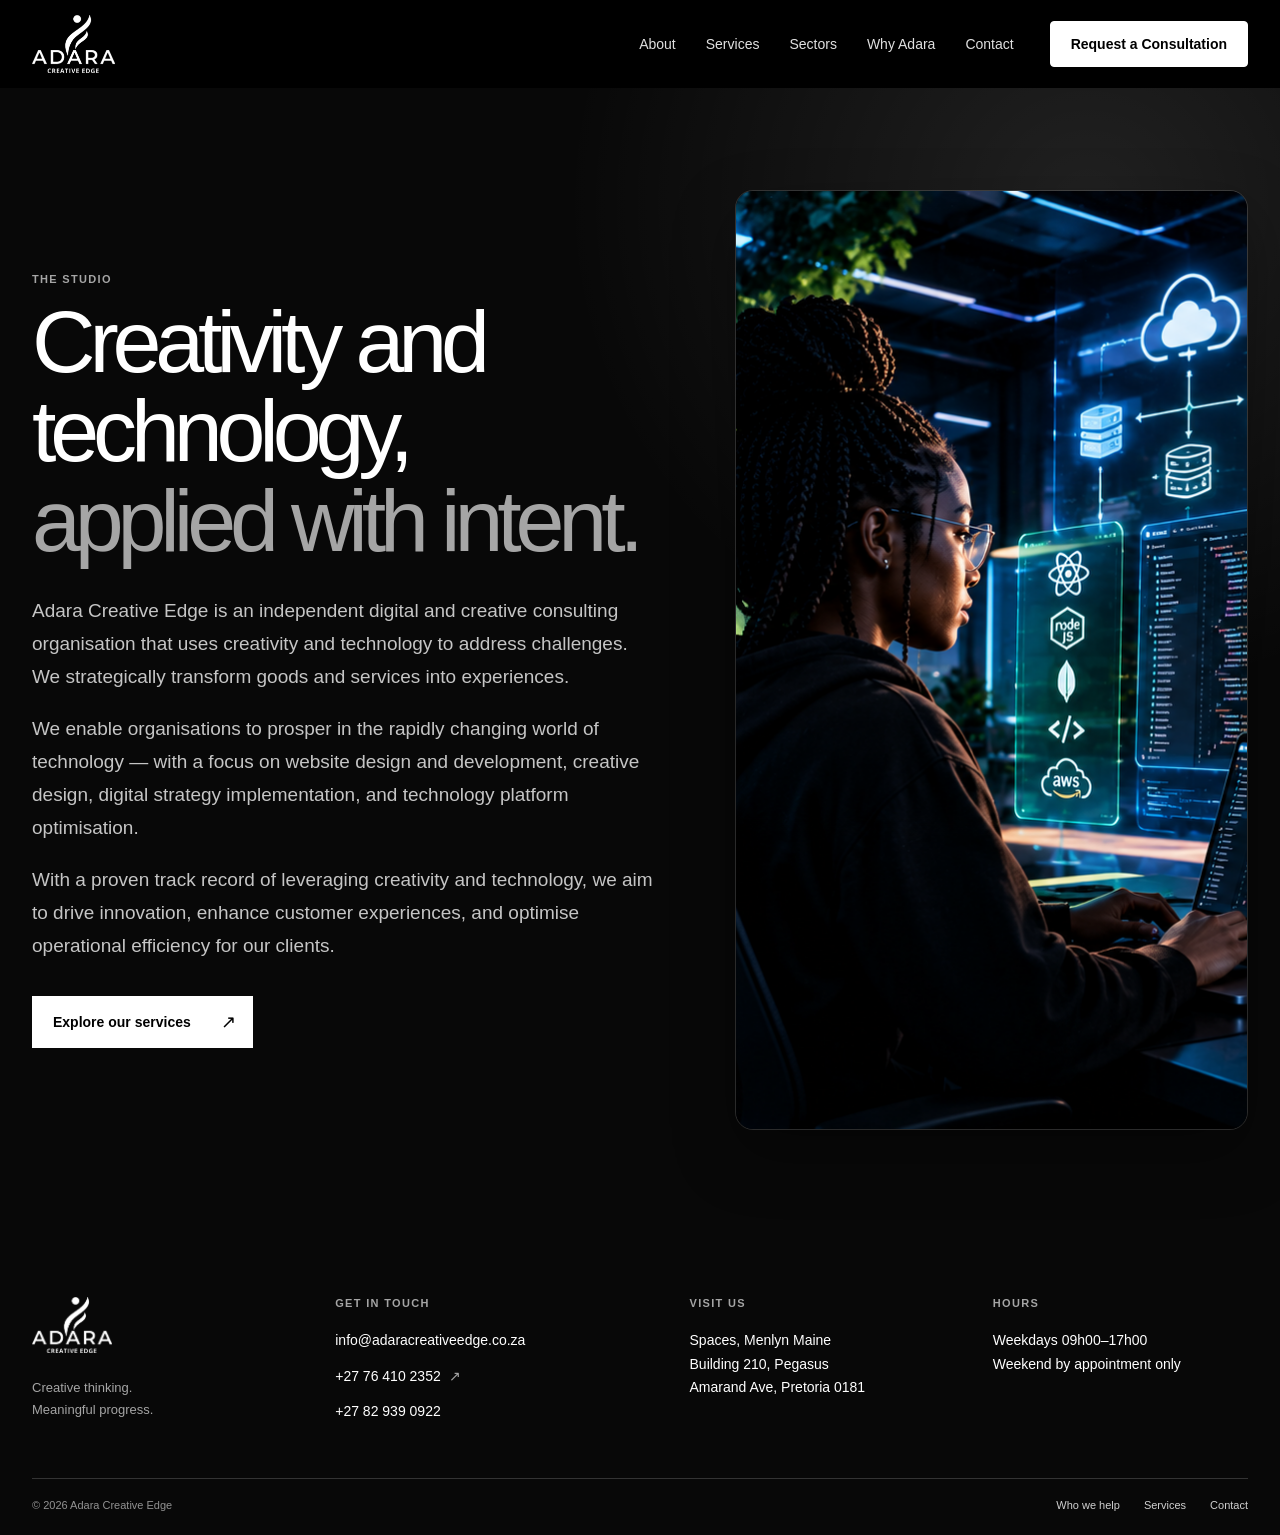
==== commit b83d0757: "fixed the services section" ====
--- a/about.html
+++ b/about.html
@@ -6,9 +6,57 @@
     <meta name="theme-color" content="#000000" />
     <meta
       name="description"
-      content="Learn about Adara Creative Edge, an independent digital and creative consulting organisation."
+      content="Learn about Adara Creative Edge, a Pretoria-based creative consultancy helping organisations grow through digital solutions, design and technology."
+    />
+    <meta
+      name="keywords"
+      content="agriculture, education, enterprise development, training, creative digital solutions, organisational growth, digital strategy, web design, creative design, technology consulting, South Africa"
     />
     <title>About | Adara Creative Edge</title>
+    <link rel="canonical" href="https://adaracreativeedge.co.za/about.html" />
+    <meta property="og:title" content="About | Adara Creative Edge" />
+    <meta
+      property="og:description"
+      content="Learn about Adara Creative Edge, a Pretoria-based creative consultancy helping organisations grow through digital solutions, design and technology."
+    />
+    <meta property="og:type" content="website" />
+    <meta property="og:url" content="https://adaracreativeedge.co.za/about.html" />
+    <meta
+      property="og:image"
+      content="https://adaracreativeedge.co.za/assets/about%20section%20image%20asset.png"
+    />
+    <meta name="twitter:card" content="summary_large_image" />
+    <meta name="twitter:title" content="About | Adara Creative Edge" />
+    <meta
+      name="twitter:description"
+      content="Learn about Adara Creative Edge, a Pretoria-based creative consultancy helping organisations grow through digital solutions, design and technology."
+    />
+    <meta
+      name="twitter:image"
+      content="https://adaracreativeedge.co.za/assets/about%20section%20image%20asset.png"
+    />
+    <script type="application/ld+json">
+      {
+        "@context": "https://schema.org",
+        "@type": "ProfessionalService",
+        "name": "Adara Creative Edge",
+        "url": "https://adaracreativeedge.co.za/",
+        "description": "An independent digital and creative consulting organisation helping organisations grow through creative design, website development, digital strategy and technology optimisation.",
+        "email": "info@adaracreativeedge.co.za",
+        "telephone": "+27 76 410 2352",
+        "address": {
+          "@type": "PostalAddress",
+          "streetAddress": "Spaces, Menlyn Maine, Building 210, Pegasus, Amarand Ave",
+          "addressLocality": "Pretoria",
+          "postalCode": "0181",
+          "addressCountry": "ZA"
+        },
+        "areaServed": {
+          "@type": "Country",
+          "name": "South Africa"
+        }
+      }
+    </script>
     <link rel="stylesheet" href="style.css" />
     <script src="script.js" defer></script>
   </head>
--- a/style.css
+++ b/style.css
@@ -10,6 +10,15 @@
   --header-muted: #e0e0e0;
   --header-accent: #ffffff;
   --header-accent-text: #000000;
+
+  /* Neutralise Bootstrap's global link colour overrides */
+  --bs-link-color: inherit;
+  --bs-link-hover-color: inherit;
+  --bs-link-color-rgb: inherit;
+  --bs-link-hover-color-rgb: inherit;
+  --bs-body-font-family: "Segoe UI", Arial, sans-serif;
+  --bs-body-color: inherit;
+  --bs-body-bg: transparent;
 }
 
 * {
@@ -18,7 +27,6 @@
 
 body {
   margin: 0;
-  min-width: 320px;
   background: #ffffff;
 }
 
@@ -533,33 +541,31 @@
 .services-hero {
   position: relative;
   display: flex;
+  min-height: min(760px, calc(100svh - 88px));
   flex-direction: column;
   overflow: hidden;
-  background: #f4f4f2;
-  color: #000000;
+  background-color: #080808;
+  background-image:
+    linear-gradient(90deg, rgb(0 0 0 / 82%) 0%, rgb(0 0 0 / 66%) 48%, rgb(0 0 0 / 32%) 100%),
+    url("assets/services%20background%20image.png");
+  background-position: center;
+  background-size: cover;
+  color: #ffffff;
 }
 
 .services-hero-content {
   display: flex;
+  flex: 1;
   min-width: 0;
   width: min(100% - 64px, 1280px);
+  align-items: center;
   justify-content: flex-start;
   margin: 0 auto;
-  padding: 60px 0 0;
+  padding: 80px 0 100px;
 }
 
 .services-hero-inner {
   width: min(100%, 680px);
-}
-
-.services-hero-image {
-  display: block;
-  width: min(100% - 64px, 680px);
-  height: auto;
-  aspect-ratio: 1024 / 581;
-  align-self: flex-start;
-  margin: 30px 0 76px max(32px, (100% - 1280px) / 2);
-  object-fit: cover;
 }
 
 .services-hero h1 {
@@ -571,14 +577,14 @@
 }
 
 .services-hero h1 span {
-  color: #777777;
+  color: #c5c5c5;
   font-weight: 400;
 }
 
 .services-intro {
   max-width: 490px;
   margin: 24px 0 26px;
-  color: #555555;
+  color: #e0e0e0;
   font-size: 17px;
   line-height: 1.7;
 }
@@ -588,7 +594,7 @@
   right: max(32px, calc((100% - 1280px) / 2));
   bottom: 28px;
   margin: 0;
-  color: #777777;
+  color: #c5c5c5;
   font-size: 10px;
   letter-spacing: 0.12em;
   text-transform: uppercase;
@@ -653,6 +659,7 @@
   border-radius: 18px;
   box-shadow: 0 24px 60px rgb(0 0 0 / 35%);
   object-fit: cover;
+  object-position: 30% center;
 }
 
 .services-list-section {
@@ -699,8 +706,9 @@
 .service-cards {
   display: grid;
   grid-template-columns: repeat(2, minmax(0, 1fr));
-  border-top: 1px solid #d5d5d5;
-  border-bottom: 1px solid #d5d5d5;
+  gap: 14px;
+  border-top: none;
+  border-bottom: none;
 }
 
 .service-card {
@@ -708,26 +716,36 @@
   min-height: 340px;
   flex-direction: column;
   justify-content: space-between;
-  padding: 28px 34px 30px 0;
-  color: #000000;
+  padding: 28px 30px 30px;
+  border: 1px solid #222222;
+  border-radius: 16px;
+  background:
+    radial-gradient(ellipse at 12% 0%, rgb(255 255 255 / 7%), transparent 52%),
+    linear-gradient(145deg, #1a1a1a 0%, #111111 60%, #0d0d0d 100%);
+  color: #ffffff;
+  transition: border-color 180ms ease, transform 180ms ease;
+}
+
+.service-card:hover {
+  transform: translateY(-3px);
+  border-color: #444444;
 }
 
 .service-card + .service-card {
-  padding-right: 0;
-  padding-left: 34px;
-  border-left: 1px solid #d5d5d5;
+  padding-left: 30px;
+  border-left: 1px solid #222222;
 }
 
 .service-card-topline {
   display: flex;
   align-items: flex-start;
   justify-content: space-between;
-  color: #777777;
+  color: #888888;
   font-size: 11px;
 }
 
 .service-card-icon {
-  color: #000000;
+  color: #ffffff;
   font-size: 25px;
   line-height: 1;
 }
@@ -748,7 +766,7 @@
 .service-card p {
   max-width: 460px;
   margin: 0;
-  color: #5a5a5a;
+  color: #a0a0a0;
   font-size: 15px;
   line-height: 1.75;
 }
@@ -762,16 +780,18 @@
   min-width: min(100%, 245px);
   margin-top: 34px;
   padding-bottom: 9px;
-  border-bottom: 1px solid #000000;
-  color: #000000;
+  border-bottom: 1px solid #555555;
+  color: #ffffff;
   font-size: 13px;
   font-weight: 600;
   text-decoration: none;
+  transition: color 160ms ease, border-color 160ms ease;
 }
 
 .service-card-link:hover,
 .service-card-link:focus-visible {
-  color: #666666;
+  color: #bcbcbc;
+  border-bottom-color: #888888;
 }
 
 .technology-section {
@@ -947,10 +967,24 @@
 }
 
 .technology-icon-aws {
-  color: #e87500;
+  background: #232f3e;
+}
+
+.technology-icon-aws img {
+  filter: brightness(0) invert(1);
+  width: 78px;
+  height: 78px;
 }
 
 .technology-icon-aws svg text {
+  fill: currentColor;
+  stroke: none;
+  font-family: Arial, sans-serif;
+  font-size: 21px;
+  font-weight: 700;
+}
+
+.technology-icon-aws svg .technology-icon-aws-arrow {
   font-size: 24px;
 }
 
@@ -962,8 +996,25 @@
   color: #f38020;
 }
 
+.technology-icon-docker img,
+.technology-icon-shopify img {
+  filter: none;
+}
+
 .technology-icon-docker {
-  color: #2496ed;
+  background: #2496ed;
+}
+
+.technology-icon-docker img {
+  filter: brightness(0) invert(1);
+}
+
+.technology-icon-shopify {
+  background: #96bf48;
+}
+
+.technology-icon-shopify img {
+  filter: brightness(0) invert(1);
 }
 
 .technology-icon-google {
@@ -1073,6 +1124,7 @@
   line-height: 1.7;
 }
 
+/* Bootstrap form overrides — match site aesthetic */
 .consultation-form {
   padding: 30px;
   border: 1px solid #dededb;
@@ -1080,58 +1132,37 @@
   background: #ffffff;
 }
 
-.consultation-fields {
-  display: grid;
-  grid-template-columns: repeat(2, minmax(0, 1fr));
-  gap: 22px 18px;
-}
-
-.consultation-field {
-  display: flex;
-  min-width: 0;
-  flex-direction: column;
-  gap: 8px;
-}
-
-.consultation-field-full {
-  grid-column: 1 / -1;
-}
-
-.consultation-field label {
+.consultation-form .form-label {
   color: #222222;
   font-size: 12px;
   font-weight: 600;
-}
-
-.consultation-field label span {
-  color: #777777;
-}
-
-.consultation-field input,
-.consultation-field select,
-.consultation-field textarea {
-  width: 100%;
+  margin-bottom: 6px;
+}
+
+.consultation-form .form-label .text-muted {
+  color: #777777 !important;
+}
+
+.consultation-form .form-control,
+.consultation-form .form-select {
+  border-color: #d5d5d5;
+  border-radius: 4px;
+  color: #111111;
+  font-size: 14px;
   min-height: 46px;
   padding: 11px 12px;
-  border: 1px solid #d5d5d5;
-  border-radius: 4px;
-  background: #ffffff;
-  color: #111111;
-  font: inherit;
-  font-size: 14px;
-}
-
-.consultation-field textarea {
+  background-color: #ffffff;
+}
+
+.consultation-form .form-control:focus,
+.consultation-form .form-select:focus {
+  border-color: #111111;
+  box-shadow: 0 0 0 3px rgb(0 0 0 / 12%);
+}
+
+.consultation-form textarea.form-control {
   min-height: 132px;
   resize: vertical;
-}
-
-.consultation-field input:focus-visible,
-.consultation-field select:focus-visible,
-.consultation-field textarea:focus-visible {
-  border-color: #111111;
-  outline: 2px solid #111111;
-  outline-offset: 2px;
 }
 
 .consultation-submit-row {
@@ -1139,7 +1170,6 @@
   align-items: center;
   justify-content: space-between;
   gap: 24px;
-  margin-top: 24px;
 }
 
 .consultation-submit-row p {
@@ -1241,6 +1271,10 @@
   text-decoration: none;
 }
 
+.site-footer-contact a {
+  overflow-wrap: anywhere;
+}
+
 .site-footer-hours p {
   margin: 0;
 }
@@ -1289,135 +1323,6 @@
 }
 
 @media (max-width: 900px) {
-  .header-inner {
-    width: min(100% - 40px, 1280px);
-  }
-
-  .primary-navigation {
-    gap: 20px;
-  }
-
-  .navigation-links {
-    gap: 18px;
-  }
-
-  .hero-inner {
-    width: min(100% - 40px, 1280px);
-    grid-template-columns: minmax(0, 1fr) minmax(300px, 0.85fr);
-    gap: 40px;
-  }
-
-  .hero-visual {
-    min-height: 350px;
-    padding: 24px;
-  }
-
-  .services-hero-inner,
-  .services-list-section {
-    width: min(100% - 40px, 1280px);
-  }
-
-  .audience-section {
-    padding-right: 20px;
-    padding-left: 20px;
-  }
-
-  .audience-inner {
-    width: 100%;
-  }
-
-  .audience-cards {
-    grid-template-columns: repeat(2, minmax(0, 1fr));
-  }
-
-  .trust-section {
-    padding-right: 20px;
-    padding-left: 20px;
-  }
-
-  .trust-inner {
-    width: 100%;
-  }
-
-  .trust-cards {
-    grid-template-columns: repeat(2, minmax(0, 1fr));
-  }
-
-  .trust-card {
-    width: min(100%, 320px);
-    justify-self: center;
-  }
-
-  .services-hero {
-    min-height: 0;
-  }
-
-  .services-hero-content {
-    width: min(100% - 40px, 1280px);
-    padding-top: 56px;
-  }
-
-  .services-hero-image {
-    width: min(100% - 40px, 680px);
-    margin: 30px 0 76px max(20px, (100% - 1280px) / 2);
-  }
-
-  .services-contact {
-    padding-right: 20px;
-    padding-left: 20px;
-  }
-
-  .consultation-section {
-    padding-right: 20px;
-    padding-left: 20px;
-  }
-
-  .consultation-inner {
-    grid-template-columns: minmax(0, 0.8fr) minmax(0, 1.2fr);
-    gap: 36px;
-  }
-
-  .site-footer {
-    padding-right: 20px;
-    padding-left: 20px;
-  }
-
-  .technology-section {
-    padding-right: 20px;
-    padding-left: 20px;
-  }
-
-  .technology-item {
-    flex-basis: calc((100% - 32px) / 3);
-  }
-}
-
-@media (min-width: 761px) {
-  .service-card:nth-child(odd) {
-    padding-left: 0;
-    border-left: 0;
-  }
-
-  .service-card:nth-child(even) {
-    padding-right: 0;
-    padding-left: 34px;
-    border-left: 1px solid #d5d5d5;
-  }
-
-  .service-card:nth-child(n + 3) {
-    border-top: 1px solid #d5d5d5;
-  }
-}
-
-@media (max-width: 760px) {
-  .header-inner {
-    min-height: 76px;
-  }
-
-  .brand img {
-    width: 172px;
-  }
-
   .menu-toggle {
     display: flex;
     width: 44px;
@@ -1489,6 +1394,207 @@
     align-self: flex-start;
   }
 
+  .header-inner {
+    width: min(100% - 40px, 1280px);
+  }
+
+  .primary-navigation {
+    gap: 20px;
+  }
+
+  .hero-inner {
+    width: min(100% - 40px, 1280px);
+    grid-template-columns: minmax(0, 1fr) minmax(300px, 0.85fr);
+    gap: 40px;
+  }
+
+  .hero-visual {
+    min-height: 350px;
+    padding: 24px;
+  }
+
+  .services-hero-inner,
+  .services-list-section {
+    width: min(100% - 40px, 1280px);
+  }
+
+  .audience-section {
+    padding-right: 20px;
+    padding-left: 20px;
+  }
+
+  .audience-inner {
+    width: 100%;
+  }
+
+  .audience-cards {
+    grid-template-columns: repeat(2, minmax(0, 1fr));
+  }
+
+  .trust-section {
+    padding-right: 20px;
+    padding-left: 20px;
+  }
+
+  .trust-inner {
+    width: 100%;
+  }
+
+  .trust-cards {
+    grid-template-columns: repeat(2, minmax(0, 1fr));
+  }
+
+  .trust-card {
+    width: min(100%, 320px);
+    justify-self: center;
+  }
+
+  .about-section h1 {
+    font-size: clamp(40px, 5.5vw, 56px);
+  }
+
+  .services-hero-content {
+    width: min(100% - 40px, 1280px);
+    padding-top: 56px;
+  }
+
+  .services-contact {
+    padding-right: 20px;
+    padding-left: 20px;
+  }
+
+  .consultation-section {
+    padding-right: 20px;
+    padding-left: 20px;
+  }
+
+  .consultation-inner {
+    grid-template-columns: minmax(0, 0.8fr) minmax(0, 1.2fr);
+    gap: 36px;
+  }
+
+  .site-footer {
+    padding-right: 20px;
+    padding-left: 20px;
+  }
+
+  .site-footer-main {
+    grid-template-columns: repeat(2, minmax(0, 1fr));
+    gap: 36px 24px;
+    padding-bottom: 38px;
+  }
+
+  .site-footer-brand {
+    grid-column: 1 / -1;
+  }
+
+  .technology-section {
+    padding-right: 20px;
+    padding-left: 20px;
+  }
+
+  .technology-item {
+    flex-basis: calc((100% - 32px) / 3);
+  }
+}
+
+@media (min-width: 761px) {
+  .service-card:nth-child(odd) {
+    padding-left: 30px;
+    border-left: 1px solid #222222;
+  }
+
+  .service-card:nth-child(even) {
+    padding-right: 30px;
+    padding-left: 30px;
+    border-left: 1px solid #222222;
+  }
+
+  .service-card:nth-child(n + 3) {
+    border-top: 1px solid #222222;
+  }
+}
+
+@media (max-width: 760px) {
+  .header-inner {
+    min-height: 76px;
+  }
+
+  .brand img {
+    width: 172px;
+  }
+
+  .menu-toggle {
+    display: flex;
+    width: 44px;
+    height: 44px;
+    flex-direction: column;
+    align-items: center;
+    justify-content: center;
+    gap: 5px;
+    padding: 0;
+    border: 1px solid rgb(255 255 255 / 24%);
+    border-radius: 4px;
+    background: transparent;
+    cursor: pointer;
+  }
+
+  .menu-toggle span {
+    display: block;
+    width: 19px;
+    height: 2px;
+    border-radius: 2px;
+    background: var(--header-foreground);
+    transition: transform 160ms ease, opacity 160ms ease;
+  }
+
+  .menu-toggle[aria-expanded="true"] span:first-child {
+    transform: translateY(7px) rotate(45deg);
+  }
+
+  .menu-toggle[aria-expanded="true"] span:nth-child(2) {
+    opacity: 0;
+  }
+
+  .menu-toggle[aria-expanded="true"] span:last-child {
+    transform: translateY(-7px) rotate(-45deg);
+  }
+
+  .primary-navigation {
+    position: absolute;
+    top: 100%;
+    right: 0;
+    left: 0;
+    display: none;
+    align-items: stretch;
+    gap: 22px;
+    padding: 20px;
+    border-top: 1px solid rgb(255 255 255 / 12%);
+    background: var(--header-background);
+    box-shadow: 0 12px 20px rgb(0 0 0 / 12%);
+  }
+
+  .primary-navigation.is-open {
+    display: flex;
+    flex-direction: column;
+  }
+
+  .navigation-links {
+    align-items: stretch;
+    flex-direction: column;
+    gap: 0;
+  }
+
+  .navigation-links a {
+    display: block;
+    padding: 12px 0;
+    font-size: 16px;
+  }
+
+  .header-cta {
+    align-self: flex-start;
+  }
+
   .hero {
     min-height: auto;
     background-position: 62% center;
@@ -1532,37 +1638,42 @@
     left: 20px;
   }
 
-  .services-hero {
-    min-height: 0;
-  }
-
   .services-hero-content {
     justify-content: flex-start;
     width: min(100% - 40px, 1280px);
-    padding: 56px 0 0;
+    padding: 64px 0 90px;
+  }
+
+  .services-hero {
+    min-height: min(760px, calc(100svh - 76px));
   }
 
   .services-hero h1 {
-    font-size: clamp(54px, 12vw, 82px);
+    font-size: clamp(40px, 11vw, 82px);
   }
 
   .about-section {
-    padding: 72px 20px 88px;
+    padding: 56px 20px 72px;
   }
 
   .about-section-inner {
     grid-template-columns: 1fr;
-    gap: 36px;
+    gap: 32px;
   }
 
   .about-section h1 {
-    font-size: clamp(46px, 10vw, 72px);
-  }
-
-  .services-hero-image {
-    width: min(100% - 40px, 680px);
-    margin: 30px 0 58px max(20px, (100% - 1280px) / 2);
-    object-fit: cover;
+    font-size: clamp(40px, 10vw, 72px);
+  }
+
+  .about-page-copy {
+    font-size: 15px;
+  }
+
+  .about-section-image {
+    aspect-ratio: auto;
+    max-height: 340px;
+    border-radius: 12px;
+    object-position: 30% 20%;
   }
 
   .services-intro {
@@ -1664,13 +1775,13 @@
 
   .service-card {
     min-height: 300px;
-    padding: 24px 0;
+    padding: 24px;
   }
 
   .service-card + .service-card {
-    padding: 24px 0;
-    border-top: 1px solid #d5d5d5;
-    border-left: 0;
+    padding: 24px;
+    border-top: 1px solid #222222;
+    border-left: 1px solid #222222;
   }
 
   .service-card h3 {
@@ -1763,9 +1874,28 @@
     width: calc(100% - 32px);
   }
 
-  .services-hero-image {
-    width: calc(100% - 32px);
-    margin: 26px 0 58px 16px;
+  .services-hero {
+    background-position: 60% center;
+  }
+
+  .services-hero-content {
+    padding-top: 48px;
+  }
+
+  .about-section {
+    padding: 44px 16px 56px;
+  }
+
+  .about-section h1 {
+    font-size: clamp(36px, 10vw, 52px);
+  }
+
+  .about-page-copy {
+    font-size: 14px;
+  }
+
+  .about-section-image {
+    max-height: 260px;
   }
 
   .services-contact {
@@ -1780,14 +1910,6 @@
 
   .consultation-form {
     padding: 20px 16px;
-  }
-
-  .consultation-fields {
-    grid-template-columns: 1fr;
-  }
-
-  .consultation-field-full {
-    grid-column: auto;
   }
 
   .site-footer {
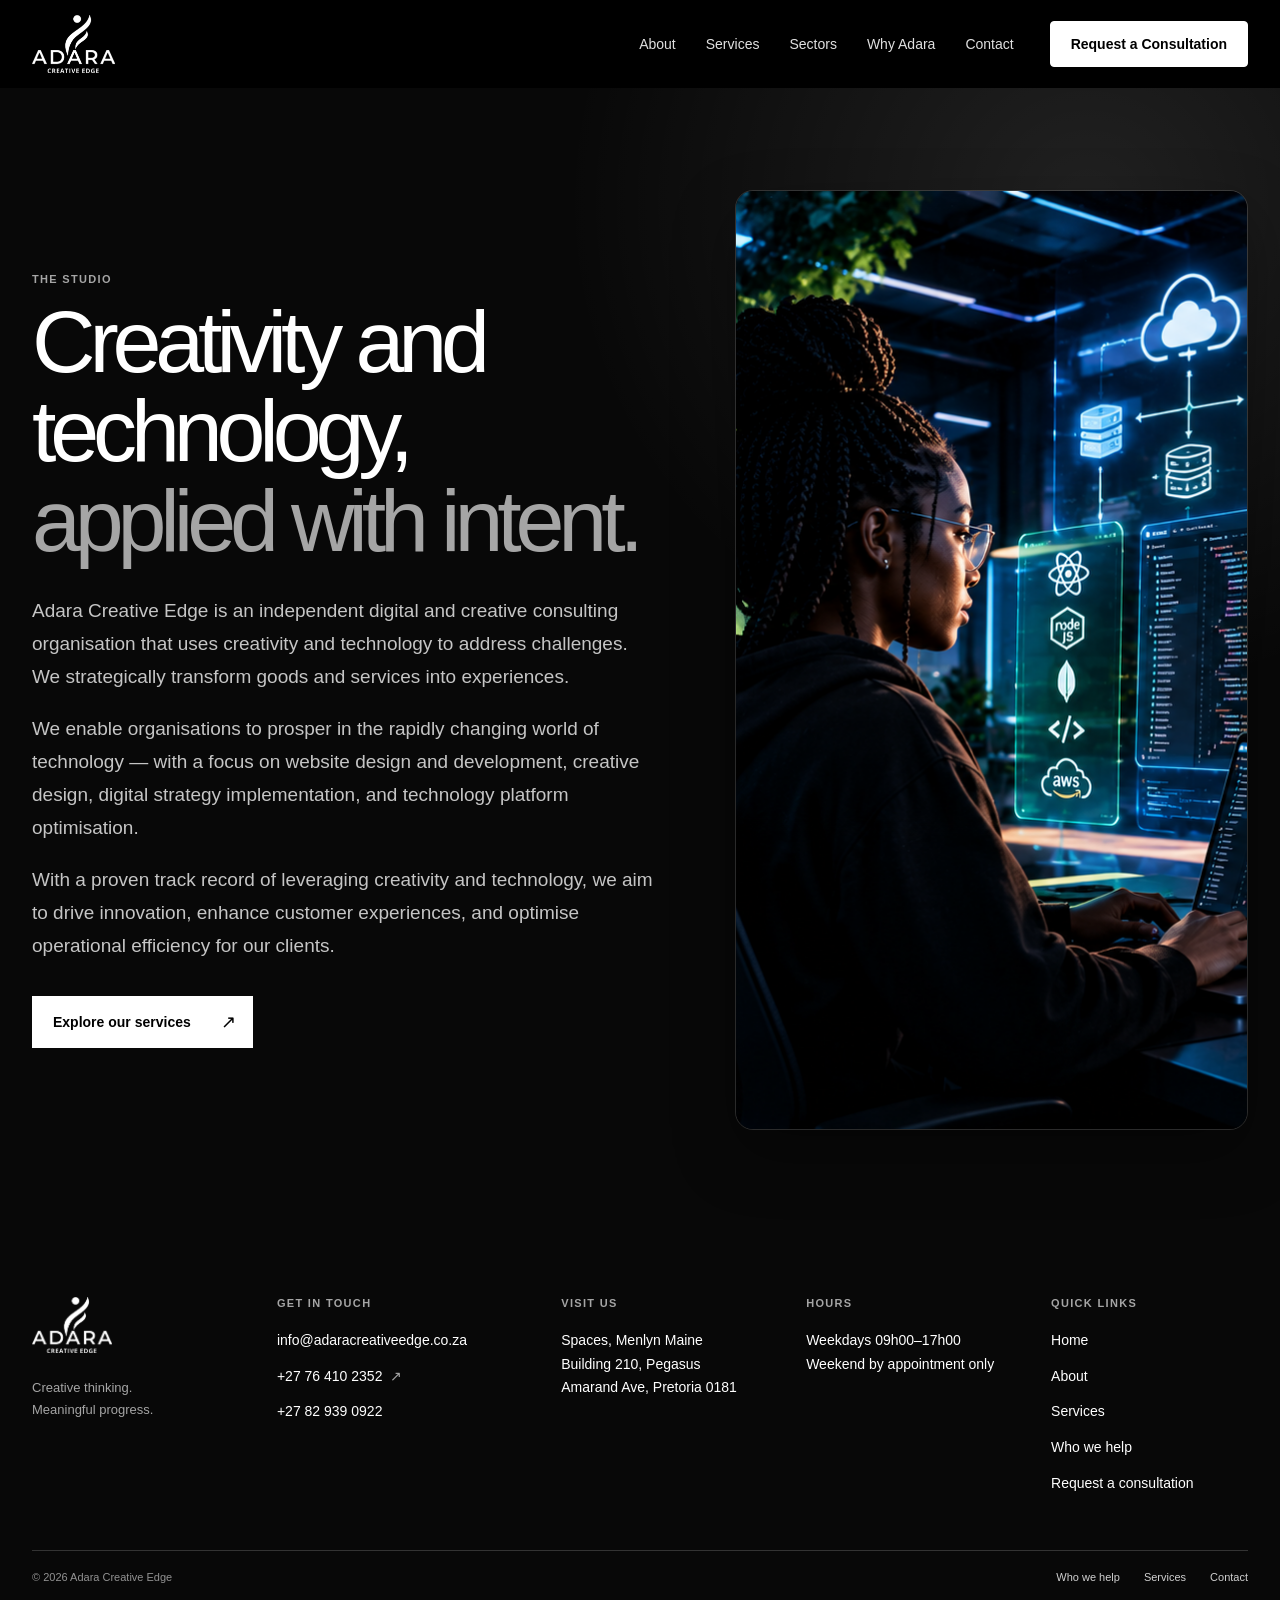
==== commit e6a130df: "added a quicklinks to footer" ====
--- a/about.html
+++ b/about.html
@@ -159,6 +159,15 @@
             <h2>Hours</h2>
             <p>Weekdays 09h00–17h00<br />Weekend by appointment only</p>
           </div>
+
+          <div class="site-footer-quick-links">
+            <h2>Quick links</h2>
+            <a href="index.html">Home</a>
+            <a href="about.html">About</a>
+            <a href="services.html">Services</a>
+            <a href="index.html#sectors">Who we help</a>
+            <a href="index.html#consultation">Request a consultation</a>
+          </div>
         </div>
 
         <div class="site-footer-bottom">
--- a/style.css
+++ b/style.css
@@ -1218,7 +1218,7 @@
 
 .site-footer-main {
   display: grid;
-  grid-template-columns: 1fr 1.2fr 1fr 1fr;
+  grid-template-columns: 1fr 1.2fr 1fr 1fr 1fr;
   gap: 48px;
   padding-bottom: 54px;
 }
@@ -1245,11 +1245,24 @@
 
 .site-footer-contact,
 .site-footer-location,
-.site-footer-hours {
+.site-footer-hours,
+.site-footer-quick-links {
   display: flex;
   align-items: flex-start;
   flex-direction: column;
   gap: 12px;
+}
+
+.site-footer-quick-links a {
+  color: #ffffff;
+  font-size: 14px;
+  text-decoration: none;
+  line-height: 1.7;
+}
+
+.site-footer-quick-links a:hover,
+.site-footer-quick-links a:focus-visible {
+  color: #bcbcbc;
 }
 
 .site-footer h2 {
@@ -1830,6 +1843,10 @@
     grid-column: 1 / -1;
   }
 
+  .site-footer-quick-links {
+    grid-column: 1 / -1;
+  }
+
   .site-footer-bottom {
     align-items: flex-start;
     flex-direction: column;
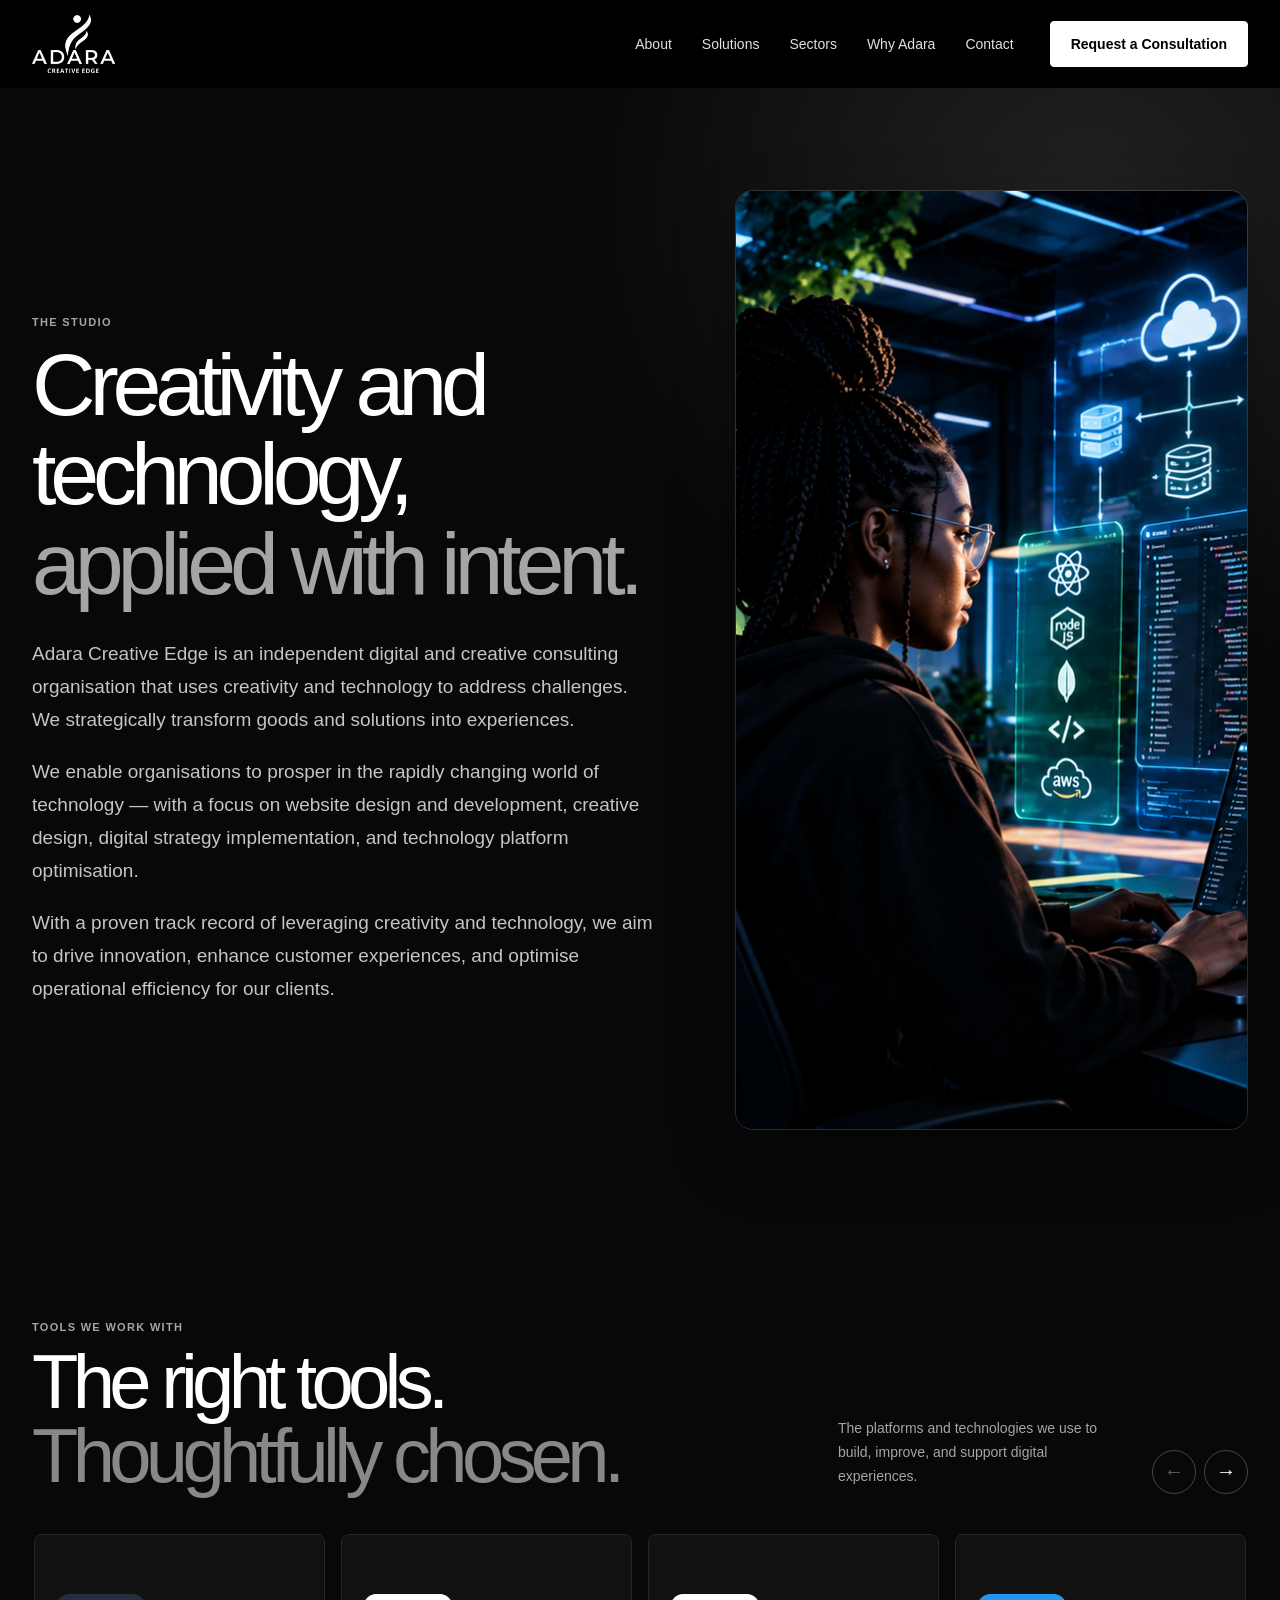
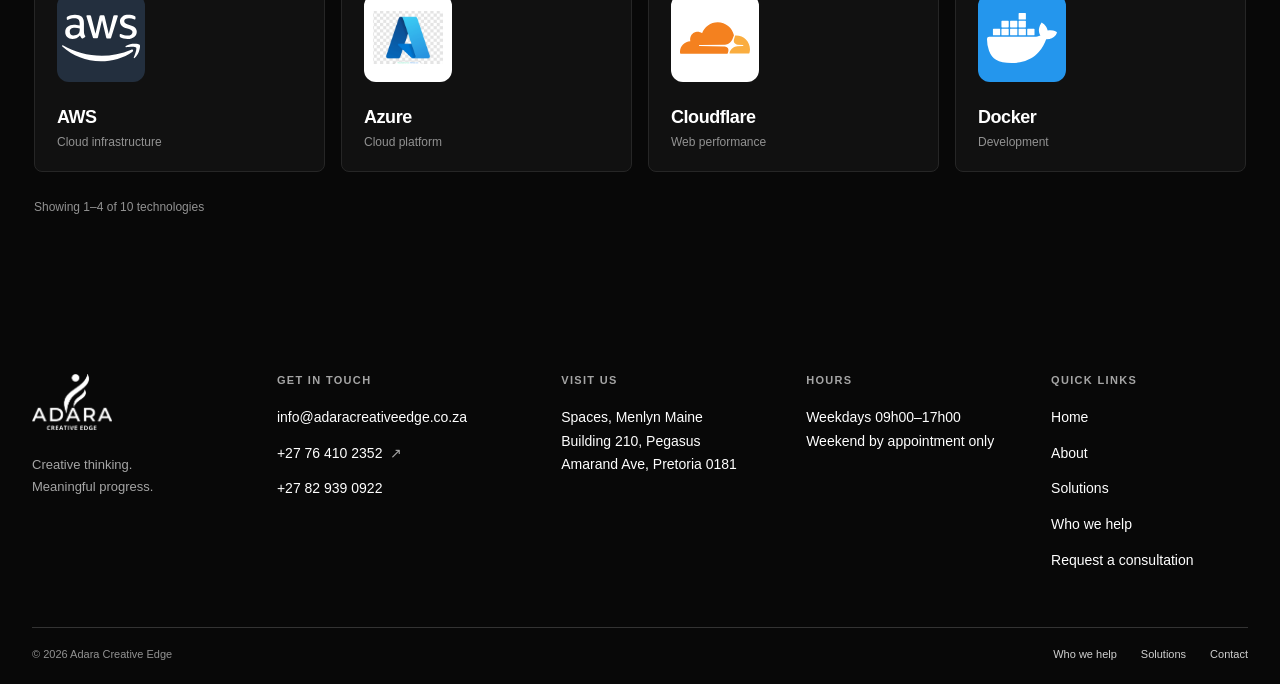
==== commit 8ab22d45: "added responsiveness" ====
--- a/about.html
+++ b/about.html
@@ -1,4 +1,4 @@
-<!doctype html>
+﻿<!doctype html>
 <html lang="en">
   <head>
     <meta charset="UTF-8" />
@@ -82,10 +82,10 @@
         <nav class="primary-navigation" id="primary-navigation" aria-label="Main navigation">
           <ul class="navigation-links">
             <li><a href="about.html" aria-current="page">About</a></li>
-            <li><a href="services.html">Services</a></li>
+            <li><a href="services.html">Solutions</a></li>
             <li><a href="index.html#sectors">Sectors</a></li>
-            <li><a href="index.html#why-us">Why Adara</a></li>
-            <li><a href="#contact">Contact</a></li>
+            <li><a href="why-adara.html">Why Adara</a></li>
+            <li><a href="contact.html">Contact</a></li>
           </ul>
           <a class="header-cta" href="index.html#consultation">Request a Consultation</a>
         </nav>
@@ -103,7 +103,7 @@
                 Adara Creative Edge is an independent digital and creative
                 consulting organisation that uses creativity and technology to
                 address challenges. We strategically transform goods and
-                services into experiences.
+                solutions into experiences.
               </p>
               <p>
                 We enable organisations to prosper in the rapidly changing world
@@ -117,10 +117,6 @@
                 experiences, and optimise operational efficiency for our clients.
               </p>
             </div>
-            <a class="hero-cta about-page-cta" href="services.html">
-              <span>Explore our services</span>
-              <span class="hero-cta-arrow" aria-hidden="true">↗</span>
-            </a>
           </div>
           <img
             class="about-section-image"
@@ -132,6 +128,105 @@
         </div>
       </section>
     </main>
+
+    <section class="technology-section" aria-labelledby="technology-title-about">
+      <div class="technology-inner">
+        <div class="technology-heading">
+          <div>
+            <p class="services-kicker">Tools we work with</p>
+            <h2 id="technology-title-about">The right tools.<br><span>Thoughtfully chosen.</span></h2>
+          </div>
+          <div class="technology-heading-aside">
+            <p>The platforms and technologies we use to build, improve, and support digital experiences.</p>
+            <div class="technology-controls" aria-label="Technology carousel controls">
+              <button class="technology-control" type="button" data-technology-direction="previous" aria-label="Show previous technologies" aria-controls="technology-track-about" disabled>
+                <span aria-hidden="true">←</span>
+              </button>
+              <button class="technology-control" type="button" data-technology-direction="next" aria-label="Show next technologies" aria-controls="technology-track-about">
+                <span aria-hidden="true">→</span>
+              </button>
+            </div>
+          </div>
+        </div>
+
+        <div class="technology-carousel" role="region" aria-label="Technologies we work with">
+          <ul class="technology-track" id="technology-track-about" aria-label="Technologies used" tabindex="0">
+            <li class="technology-item">
+              <span class="technology-icon technology-icon-aws" aria-hidden="true">
+                <img src="assets/aws.svg" alt="" loading="lazy">
+              </span>
+              <span class="technology-name">AWS</span>
+              <span class="technology-category">Cloud infrastructure</span>
+            </li>
+            <li class="technology-item">
+              <span class="technology-icon" aria-hidden="true">
+                <img src="assets/Azure.png" alt="" loading="lazy">
+              </span>
+              <span class="technology-name">Azure</span>
+              <span class="technology-category">Cloud platform</span>
+            </li>
+            <li class="technology-item">
+              <span class="technology-icon" aria-hidden="true">
+                <img src="assets/cloudflare.svg" alt="" loading="lazy">
+              </span>
+              <span class="technology-name">Cloudflare</span>
+              <span class="technology-category">Web performance</span>
+            </li>
+            <li class="technology-item">
+              <span class="technology-icon technology-icon-docker" aria-hidden="true">
+                <img src="assets/docker.svg" alt="" loading="lazy">
+              </span>
+              <span class="technology-name">Docker</span>
+              <span class="technology-category">Development</span>
+            </li>
+            <li class="technology-item">
+              <span class="technology-icon" aria-hidden="true">
+                <img src="assets/Google%20cloud.png" alt="" loading="lazy">
+              </span>
+              <span class="technology-name">Google Cloud</span>
+              <span class="technology-category">Cloud platform</span>
+            </li>
+            <li class="technology-item">
+              <span class="technology-icon" aria-hidden="true">
+                <img src="assets/MONGO%20DB.webp" alt="" loading="lazy">
+              </span>
+              <span class="technology-name">MongoDB</span>
+              <span class="technology-category">Database</span>
+            </li>
+            <li class="technology-item">
+              <span class="technology-icon" aria-hidden="true">
+                <img src="assets/React.png" alt="" loading="lazy">
+              </span>
+              <span class="technology-name">React</span>
+              <span class="technology-category">Web development</span>
+            </li>
+            <li class="technology-item">
+              <span class="technology-icon technology-icon-shopify" aria-hidden="true">
+                <img src="assets/shopify.svg" alt="" loading="lazy">
+              </span>
+              <span class="technology-name">Shopify</span>
+              <span class="technology-category">E-commerce</span>
+            </li>
+            <li class="technology-item">
+              <span class="technology-icon" aria-hidden="true">
+                <img src="assets/Ruby_on_Rails-Logo..png" alt="" loading="lazy">
+              </span>
+              <span class="technology-name">Rails</span>
+              <span class="technology-category">Web development</span>
+            </li>
+            <li class="technology-item">
+              <span class="technology-icon" aria-hidden="true">
+                <img src="assets/woo%20commerce.png" alt="" loading="lazy">
+              </span>
+              <span class="technology-name">WooCommerce</span>
+              <span class="technology-category">E-commerce</span>
+            </li>
+          </ul>
+        </div>
+
+        <p class="technology-status" aria-live="polite"></p>
+      </div>
+    </section>
 
     <footer class="site-footer" id="contact" aria-labelledby="footer-title">
       <div class="site-footer-inner">
@@ -164,7 +259,7 @@
             <h2>Quick links</h2>
             <a href="index.html">Home</a>
             <a href="about.html">About</a>
-            <a href="services.html">Services</a>
+            <a href="services.html">Solutions</a>
             <a href="index.html#sectors">Who we help</a>
             <a href="index.html#consultation">Request a consultation</a>
           </div>
@@ -174,7 +269,7 @@
           <span>© 2026 Adara Creative Edge</span>
           <nav aria-label="Footer navigation">
             <a href="index.html#sectors">Who we help</a>
-            <a href="services.html">Services</a>
+            <a href="services.html">Solutions</a>
             <a href="#contact">Contact</a>
           </nav>
         </div>
--- a/style.css
+++ b/style.css
@@ -439,6 +439,129 @@
   color: #bcbcbc;
 }
 
+/* ── Homepage services section ───────────────────────────────────── */
+
+.home-services-section {
+  padding: 96px 32px 104px;
+  background: #ffffff;
+  color: #000000;
+}
+
+.home-services-inner {
+  width: min(100%, 1280px);
+  margin: 0 auto;
+}
+
+.home-services-heading {
+  display: flex;
+  align-items: flex-end;
+  justify-content: space-between;
+  gap: 32px;
+  margin-bottom: 48px;
+}
+
+.home-services-heading h2 {
+  margin: 0;
+  font-size: clamp(36px, 5vw, 58px);
+  font-weight: 500;
+  letter-spacing: -0.065em;
+  line-height: 1.05;
+}
+
+.home-services-cta {
+  flex: 0 0 auto;
+  border-color: #000000;
+  background: #000000;
+  color: #ffffff;
+}
+
+.home-services-cta:hover,
+.home-services-cta:focus-visible {
+  background: transparent;
+  color: #000000;
+}
+
+.home-service-cards {
+  display: grid;
+  grid-template-columns: repeat(3, minmax(0, 1fr));
+  gap: 14px;
+}
+
+.home-service-card {
+  display: flex;
+  flex-direction: column;
+  gap: 14px;
+  padding: 32px 28px;
+  border: 1px solid #222222;
+  border-radius: 16px;
+  background:
+    radial-gradient(ellipse at 12% 0%, rgb(255 255 255 / 7%), transparent 52%),
+    linear-gradient(145deg, #1a1a1a 0%, #111111 60%, #0d0d0d 100%);
+  color: #ffffff;
+  transition: border-color 180ms ease, transform 180ms ease;
+}
+
+.home-service-card:hover {
+  transform: translateY(-3px);
+  border-color: #444444;
+}
+
+.home-service-card-icon {
+  display: grid;
+  width: 48px;
+  height: 48px;
+  place-items: center;
+  border: 1px solid rgb(255 255 255 / 18%);
+  border-radius: 12px;
+  background: rgb(255 255 255 / 7%);
+  margin-bottom: 6px;
+}
+
+.home-service-card-icon svg {
+  width: 24px;
+  height: 24px;
+  stroke: #ffffff;
+  stroke-linecap: round;
+  stroke-linejoin: round;
+  stroke-width: 1.6;
+}
+
+.home-service-card h3 {
+  margin: 0;
+  font-size: 22px;
+  font-weight: 500;
+  letter-spacing: -0.035em;
+}
+
+.home-service-card p {
+  margin: 0;
+  color: #a0a0a0;
+  font-size: 14px;
+  line-height: 1.75;
+  flex: 1;
+}
+
+.home-service-card-link {
+  display: inline-flex;
+  align-items: center;
+  gap: 8px;
+  margin-top: 8px;
+  padding-bottom: 8px;
+  border-bottom: 1px solid #555555;
+  color: #ffffff;
+  font-size: 13px;
+  font-weight: 600;
+  text-decoration: none;
+  transition: color 160ms ease, border-color 160ms ease;
+  width: fit-content;
+}
+
+.home-service-card-link:hover,
+.home-service-card-link:focus-visible {
+  color: #bcbcbc;
+  border-bottom-color: #888888;
+}
+
 .trust-section {
   padding: 88px 32px 100px;
   background-color: #101010;
@@ -449,6 +572,18 @@
   background-size: cover;
   color: #ffffff;
   scroll-margin-top: 24px;
+}
+
+.trust-section-hero {
+  padding-top: clamp(80px, 10vw, 140px);
+}
+
+.trust-section-hero #trust-title {
+  font-size: clamp(48px, 7vw, 96px);
+  font-weight: 500;
+  letter-spacing: -0.07em;
+  line-height: 1;
+  margin: 0;
 }
 
 .trust-inner {
@@ -1091,6 +1226,119 @@
   background: #080808;
   color: #ffffff;
 }
+
+/* ── Contact page ─────────────────────────────────────────────────── */
+
+.contact-hero {
+  padding: clamp(80px, 10vw, 140px) 32px 72px;
+  background:
+    radial-gradient(ellipse at 80% 20%, rgb(255 255 255 / 6%), transparent 48%),
+    #080808;
+  color: #ffffff;
+}
+
+.contact-hero-inner {
+  width: min(100%, 1280px);
+  margin: 0 auto;
+}
+
+.contact-hero .services-kicker {
+  color: #a5a5a5;
+}
+
+.contact-hero h1 {
+  margin: 0;
+  font-size: clamp(52px, 8vw, 104px);
+  font-weight: 500;
+  letter-spacing: -0.075em;
+  line-height: 0.98;
+}
+
+.contact-hero h1 span {
+  color: #888888;
+  font-weight: 400;
+}
+
+.contact-hero-desc {
+  max-width: 480px;
+  margin: 24px 0 0;
+  color: #bcbcbc;
+  font-size: 17px;
+  line-height: 1.7;
+}
+
+.contact-body {
+  padding: 80px 32px 96px;
+  background: #f4f4f2;
+  color: #000000;
+}
+
+.contact-body-inner {
+  display: grid;
+  width: min(100%, 1280px);
+  grid-template-columns: minmax(240px, 0.6fr) minmax(0, 1.4fr);
+  gap: clamp(40px, 8vw, 120px);
+  margin: 0 auto;
+}
+
+.contact-details {
+  display: flex;
+  flex-direction: column;
+  gap: 40px;
+}
+
+.contact-detail-group {
+  display: flex;
+  flex-direction: column;
+  gap: 8px;
+}
+
+.contact-detail-group h2 {
+  margin: 0 0 4px;
+  color: #666666;
+  font-size: 11px;
+  font-weight: 700;
+  letter-spacing: 0.12em;
+  text-transform: uppercase;
+}
+
+.contact-detail-group a,
+.contact-detail-group address,
+.contact-detail-group p {
+  margin: 0;
+  color: #111111;
+  font-size: 15px;
+  font-style: normal;
+  line-height: 1.7;
+  text-decoration: none;
+}
+
+.contact-detail-group a:hover,
+.contact-detail-group a:focus-visible {
+  color: #555555;
+}
+
+.contact-form-wrap .services-kicker {
+  color: #666666;
+}
+
+.contact-form-wrap h2 {
+  margin: 0;
+  font-size: clamp(30px, 4vw, 44px);
+  font-weight: 500;
+  letter-spacing: -0.06em;
+  line-height: 1.05;
+}
+
+.contact-form-intro {
+  max-width: 460px;
+  margin: 14px 0 28px;
+  color: #5a5a5a;
+  font-size: 14px;
+  line-height: 1.7;
+}
+
+/* ── Consultation section ─────────────────────────────────────────── */
 
 .consultation-section {
   padding: 88px 32px 96px;
@@ -1449,6 +1697,15 @@
     padding-left: 20px;
   }
 
+  .home-services-section {
+    padding-right: 20px;
+    padding-left: 20px;
+  }
+
+  .home-service-cards {
+    grid-template-columns: repeat(2, minmax(0, 1fr));
+  }
+
   .trust-inner {
     width: 100%;
   }
@@ -1479,6 +1736,22 @@
   .consultation-section {
     padding-right: 20px;
     padding-left: 20px;
+  }
+
+  .contact-hero {
+    padding-right: 20px;
+    padding-left: 20px;
+  }
+
+  .contact-body {
+    padding-right: 20px;
+    padding-left: 20px;
+  }
+
+  /* Narrow the contact grid ratio so left column isn't too cramped 760–900px */
+  .contact-body-inner {
+    grid-template-columns: minmax(200px, 0.5fr) minmax(0, 1.5fr);
+    gap: 48px;
   }
 
   .consultation-inner {
@@ -1735,6 +2008,21 @@
     padding: 64px 20px 72px;
   }
 
+  .home-services-section {
+    padding: 64px 20px 72px;
+  }
+
+  .home-services-heading {
+    align-items: flex-start;
+    flex-direction: column;
+    gap: 24px;
+    margin-bottom: 32px;
+  }
+
+  .home-service-cards {
+    grid-template-columns: 1fr;
+  }
+
   .trust-heading {
     align-items: flex-start;
     flex-direction: column;
@@ -1815,6 +2103,43 @@
     padding: 64px 20px 72px;
   }
 
+  .contact-hero {
+    padding: 64px 20px 56px;
+  }
+
+  .contact-hero h1 {
+    font-size: clamp(46px, 11vw, 72px);
+  }
+
+  .contact-body {
+    padding: 56px 20px 72px;
+  }
+
+  .contact-body-inner {
+    grid-template-columns: 1fr;
+    gap: 40px;
+  }
+
+  .contact-details {
+    gap: 28px;
+  }
+
+  .contact-form-wrap h2 {
+    font-size: clamp(26px, 8vw, 38px);
+  }
+
+  .contact-form-intro {
+    margin-bottom: 20px;
+  }
+
+  .trust-section-hero {
+    padding-top: 72px;
+  }
+
+  .trust-section-hero #trust-title {
+    font-size: clamp(42px, 10vw, 72px);
+  }
+
   .consultation-inner {
     grid-template-columns: 1fr;
     gap: 28px;
@@ -1944,6 +2269,50 @@
 
   .site-footer-bottom nav {
     gap: 18px;
+  }
+
+  .home-services-section {
+    padding: 48px 16px 56px;
+  }
+
+  .home-service-cards {
+    gap: 10px;
+  }
+
+  .home-service-card {
+    padding: 22px 18px;
+  }
+
+  .home-service-card h3 {
+    font-size: 19px;
+  }
+
+  .contact-hero {
+    padding: 48px 16px 44px;
+  }
+
+  .contact-hero h1 {
+    font-size: clamp(38px, 10vw, 56px);
+  }
+
+  .contact-hero-desc {
+    font-size: 15px;
+  }
+
+  .contact-body {
+    padding: 44px 16px 56px;
+  }
+
+  .contact-details {
+    gap: 24px;
+  }
+
+  .trust-section-hero {
+    padding: 56px 16px 64px;
+  }
+
+  .trust-section-hero #trust-title {
+    font-size: clamp(36px, 10vw, 52px);
   }
 }
 
